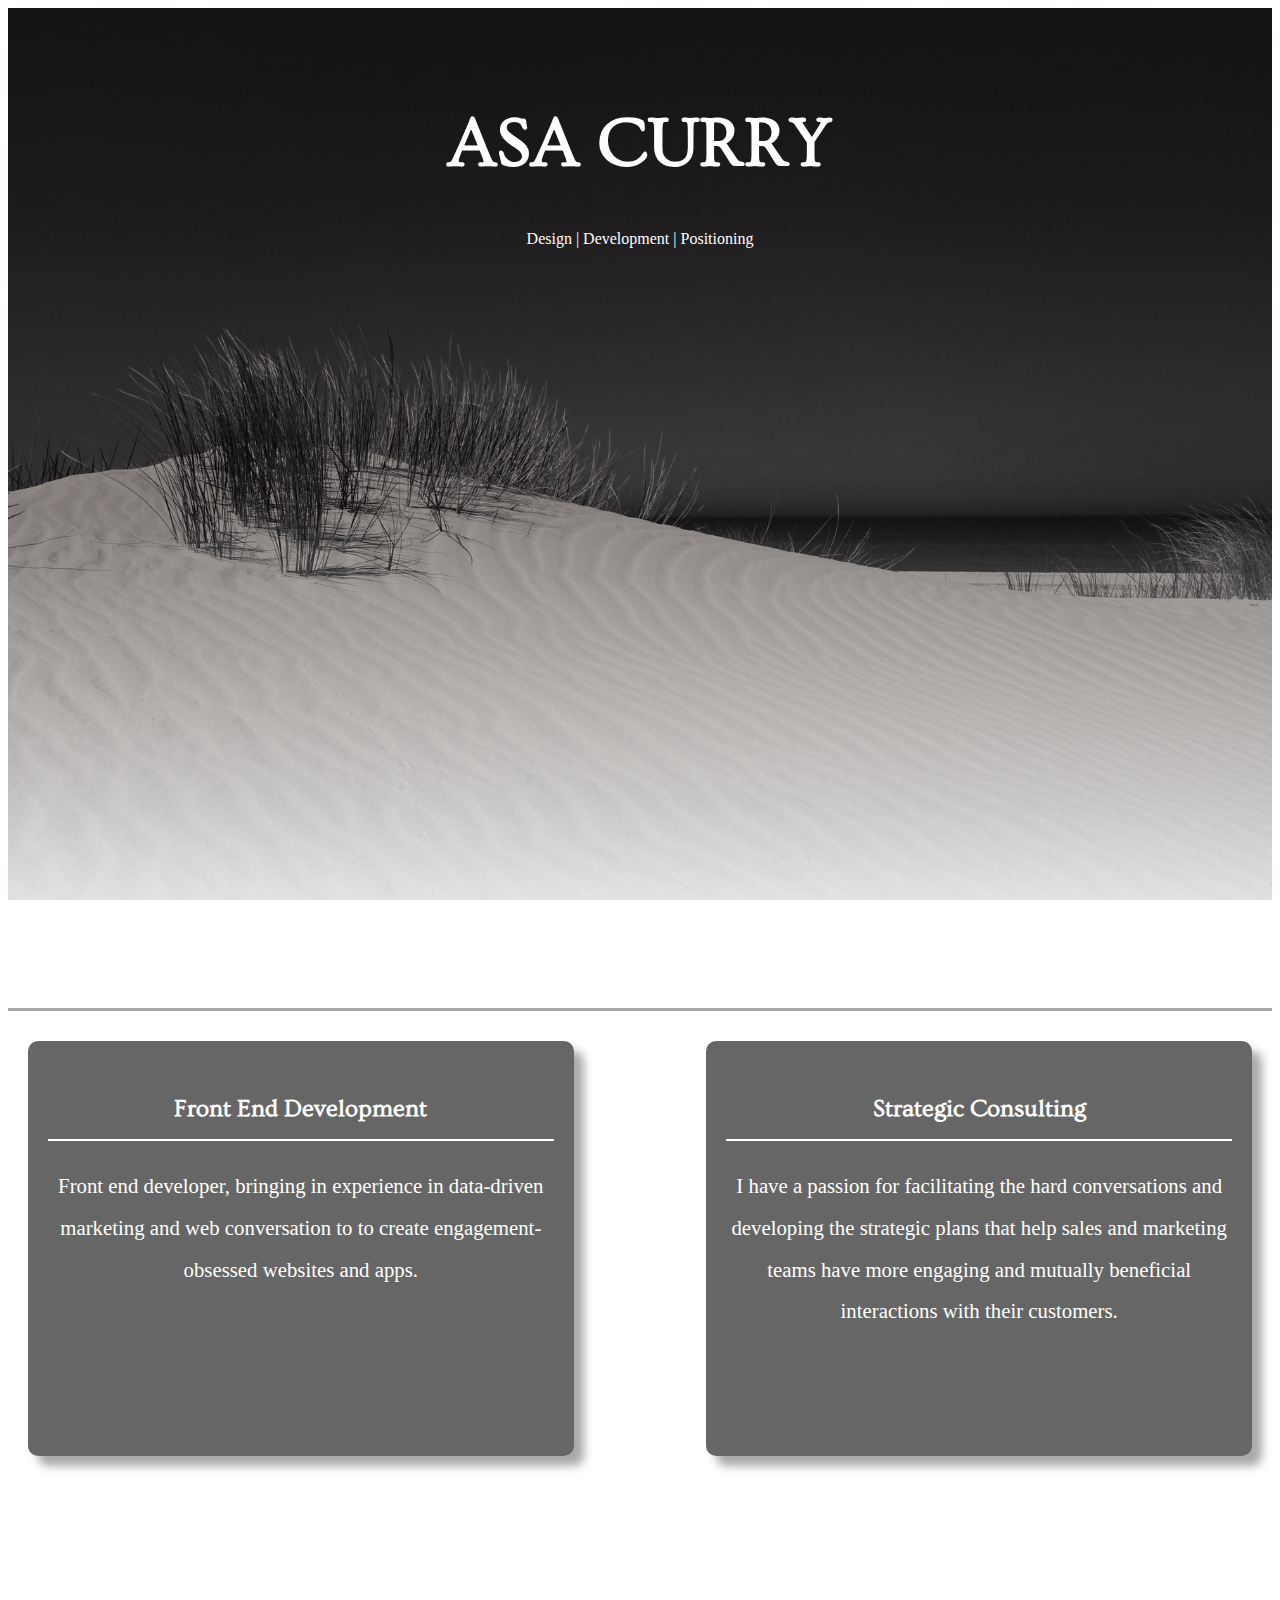
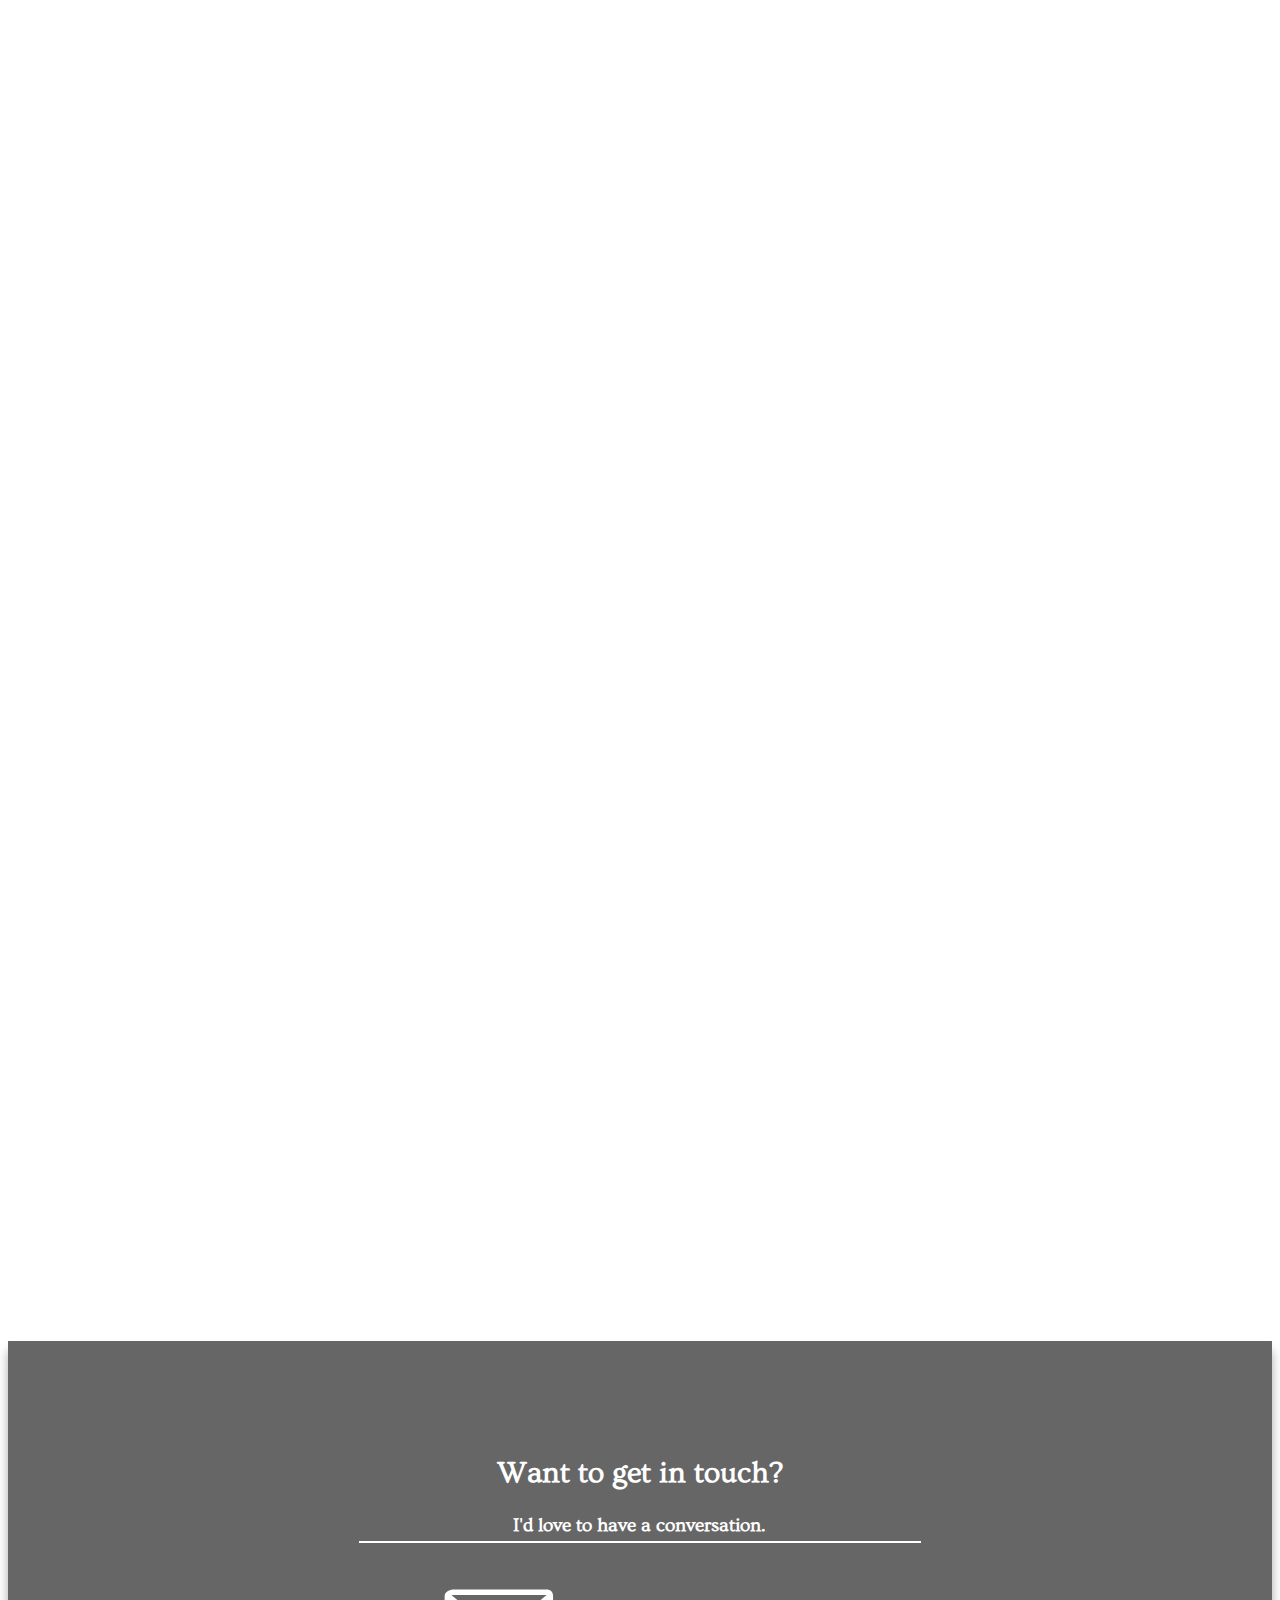
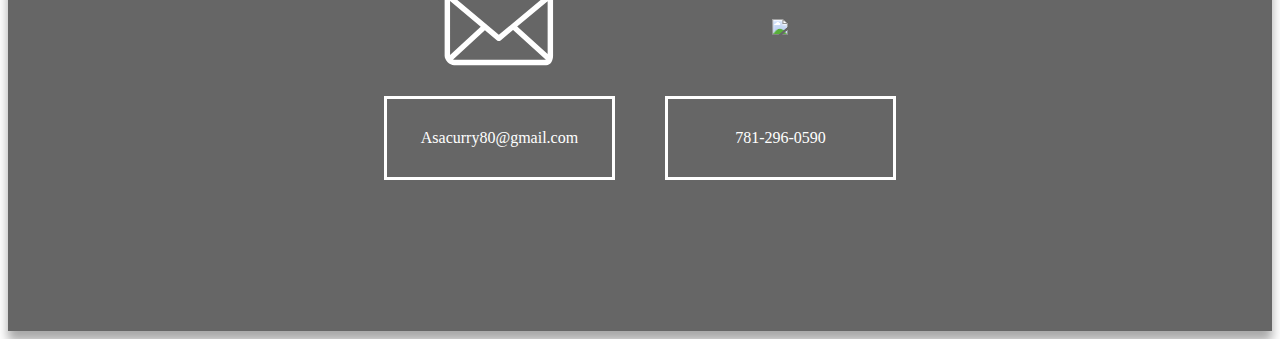
==== index.html @ 3bd4b349 "correct pathing" ====
<!doctype html>
<html lang="en">
    
    <head>
        <title> Asa Curry's Portfolio </title>
        <meta charset="utf-8">
        <title>Title title</title>
            <link href="https://fonts.googleapis.com/css?family=Muli|Ovo" rel="stylesheet">
        <link rel="stylesheet" href="styles/style.css">
    </head>
    <!-- start body  -->

<body>
    <!-- <section class="top-header">
        <h3>Directional links tbd </h3>
    </section>   --> 
    <section class="main-header header-style" >
        <h1> ASA CURRY </h1>
        <p> Design   |   Development   |   Positioning </p>
        </section><!-- .container -->
    </section>
 
    <div class="container-split clearfix">
           <div class="container-strategy clearfix">
        <H3> Strategic Consulting </H3>
        <p>I have a passion for facilitating the hard conversations and developing the strategic plans that help sales and marketing teams have more engaging and mutually beneficial interactions with their customers.</p>
    </div>

     <div class="container-development clearfix">
        <H3> Front End Development </H3>
        <p>Front end developer, bringing in experience in data-driven marketing and web conversation to to create engagement-obsessed websites and apps.   
        </p>
    </div>
    </div>

    <section id="ideahack-text" class="container-project-ideahack">


    </section>
    <section class="container-project-partner">
        <div class="container-about" >
            <h2 style="border-bottom: solid #fff 3px;"> Who am I? </h2>
            <p> I obsess about knowing my users at a personal level, applying those insights to improve the form and function of the products contribute to.  
                </p>
                <p> Cooking is a favorite hobby for much the same reasons as I am drawn to development, the feeling of bringing different ingredients and techniques together to create something greater than the sum of their parts. 
                </p>
        </div>


    </section>
    <section class="footer">
        <div class="footer-container">
            <div class="footer-title">
                <h2>Want to get in touch?</h2>
                <h3>I'd love to have a conversation.</h3>
            </div>
            <div class="icon-email"> 
                <a href="mailto:asacurry80@gmail.com"><img src="icons/envelope-icon-white.svg"></a>
            </div>
            <div class="icon-phone"> 
                <img src="icons/phone-icon-white.svg">
            </div>
            <div class="footer-email"> Asacurry80@gmail.com </div>
            <div class="footer-phone"> 781-296-0590 </div>
        </div>

    </section>
 

     
        <script></script>
</body>
</html>

<!-- notes for later use!
<a href="www.google.com" target="_blank">

    -->
---- styles/style.css ----
/*html*/
box-sizing: border-box;
}
*, *:before, *:after {
  box-sizing: inherit;
}

/* tag styles */

h1 {
    font-family: 'Ovo', serif;
    color: white;
    font-size: 70px;
    text-align: center;
}

h2 {
    font-family: 'Ovo', serif;
    color: white;
    font-size: 30px;
}

h3 {
    font-family: 'Ovo', serif;
    padding-bottom: 5px;
    border-bottom: solid 2px white;
}

p {

}

a {
    color: lightseagreen
}

/* body */
.top-header {
    color: #fff;
    width: 100%;
    border-bottom: 3px solid darkgray;
    margin-bottom: 5px;
   text-align: top;

}
.main-header {
   background: linear-gradient(to top, #fff 0%, transparent 50%), url('../images/sand-dune.jpeg') no-repeat fixed center;
   padding-top: 50px;
   padding-bottom: 100px;
   height: 850px;
    background-size: cover;
    background-position: center;
    border-bottom: 3px solid darkgrey;
    color: #fff;
}

.header-style {
    text-align: center;
    text-shadow: 0 0 3px 3px darkgrey;

}

}

body {
    font-family: 'Muli', sans-serif;
    line-height: 1.3;
    color: darkgrey;
}

/* container */

.container {

    width: 70%;
    height: 400px;
    margin:  0 auto;
    padding: 15px;
    background: rgba(0, 0, 0, 0.7);
    border-radius: 10px;
    box-shadow: 10px 10px 10px rgba(192,192,192, 0.5);
  

}
/* floating containers */

.sectondary-content {
overflow: auto;
}
.container-development {

    text-align: center;
    font-size: 130%;
    float: left;
    width: 40%;
    height: 375px;
    padding: 20px;
    margin: 0 0 0 20px;
    background:  url('../images/laptop_desk_plant.jpg') no-repeat center / cover;
    border-style: solid white;
    border-radius: 10px;
    line-height: 2;
    box-shadow: inset 0 0 0 1000px rgba(0,0,0,.6), 10px 10px 10px darkgrey;

}

.container-strategy {
    text-align: center;
    float: right;
    font-size: 130%;
    width: 40%;
    height: 375px;
    padding: 20px;
    margin: 0 20px 0 0;
    background:  url('../images/coffee_notebook.jpg') no-repeat center / cover;
    border-style: solid white;
    border-radius: 10px;
    line-height: 2;
    box-shadow: 10px 10px 10px darkgrey;
    box-shadow: inset 0 0 0 1000px rgba(0,0,0,.6), 10px 10px 10px darkgrey;

}

.container-about {
    text-align: left;
    display: inline-block;
    float: left;
    font-size: 130%;
    color: rgb(255,255,255);
    width: 340px;
    height: 385px;
    padding: 20px 20px 50px 20px;
    margin: 0px 0px 40px 6.5%;
    border-style: solid white;
    border-radius: 10px;
    line-height: 2;
    /* box-shadow: inset 0 0 0 1000px rgba(0,0,0,.6); */

}
/* page sections */

.container-split {
    color: white;
    height: 450px;
    background: white;
    padding: 0 0 0 0;
    margin: 30px 0 30px 0;

}
.container-project-design {
    clear:both;
    height: 350px;
    background: lightgrey;
    Padding: 30px;

}

.container-project-ideahack {
  
    height: 650px;
    background: white;
    padding: 30px;
    background:  url('../images/white_room_construction.jpg') no-repeat center / cover;
    background-position: center bottom;
    box-shadow: inset 0 0 0 1000px rgba(255,255,255,.6); 
    /* box-shadow: inset 0 -20px 40px 20px rgba(0,0,0,.6); */
    color: darkgrey !important;
}


.container-project-partner {
    height: 650px;
    background:  url('../images/cutting-board.jpg') no-repeat left / cover;
    padding: 30px;
}

.footer {
    display: flex;
    justify-content: center;
    height: 550px;
    background:  url('../images/mail-box-line.jpg') no-repeat top / cover;
    background-position: center ;
    box-shadow: inset 0 0 0 1000px rgba(0,0,0,.6), 0px 10px 10px darkgrey;
    padding: 20px;
    margin-top: 5px solid white;

}

.footer-container {
    display: flex ;
    flex-wrap: wrap;
    justify-content: space-around;
    align-items: center;
}
.footer-title {
    width: 100%;
    text-align: center;
    color: #fff;
    margin: 70px 0 0 0;
}

.icon-email {
    text-align: center;
    width: 30%;
    color: #fff;
    padding:0 0;
    margin: 0 0 0 0;
}
.icon-phone {
    text-align: center;
    width: 30%;
    color: #fff;
    padding:0 0;
    margin: 0 0 0 0;
}
.footer-email {
    width: 40%;
    margin: 0 0 0 0;
    color: #fff;
    border: solid 3px #fff;
    margin: 0 0 140px 0;
    text-align: center;
    padding: 30px 0;
}
.footer-phone {
    width: 40%;
    margin: 0 0 0 0;
    color: #fff;
    border: solid 3px #fff;
    margin: 0 0 140px 0;
    text-align: center;
    padding: 30px 0;
}

.footer-github {
    color: #fff;
}
/*clearfix */
.clearfix:after {
  content: "";
  display: table;
  clear: both;
}
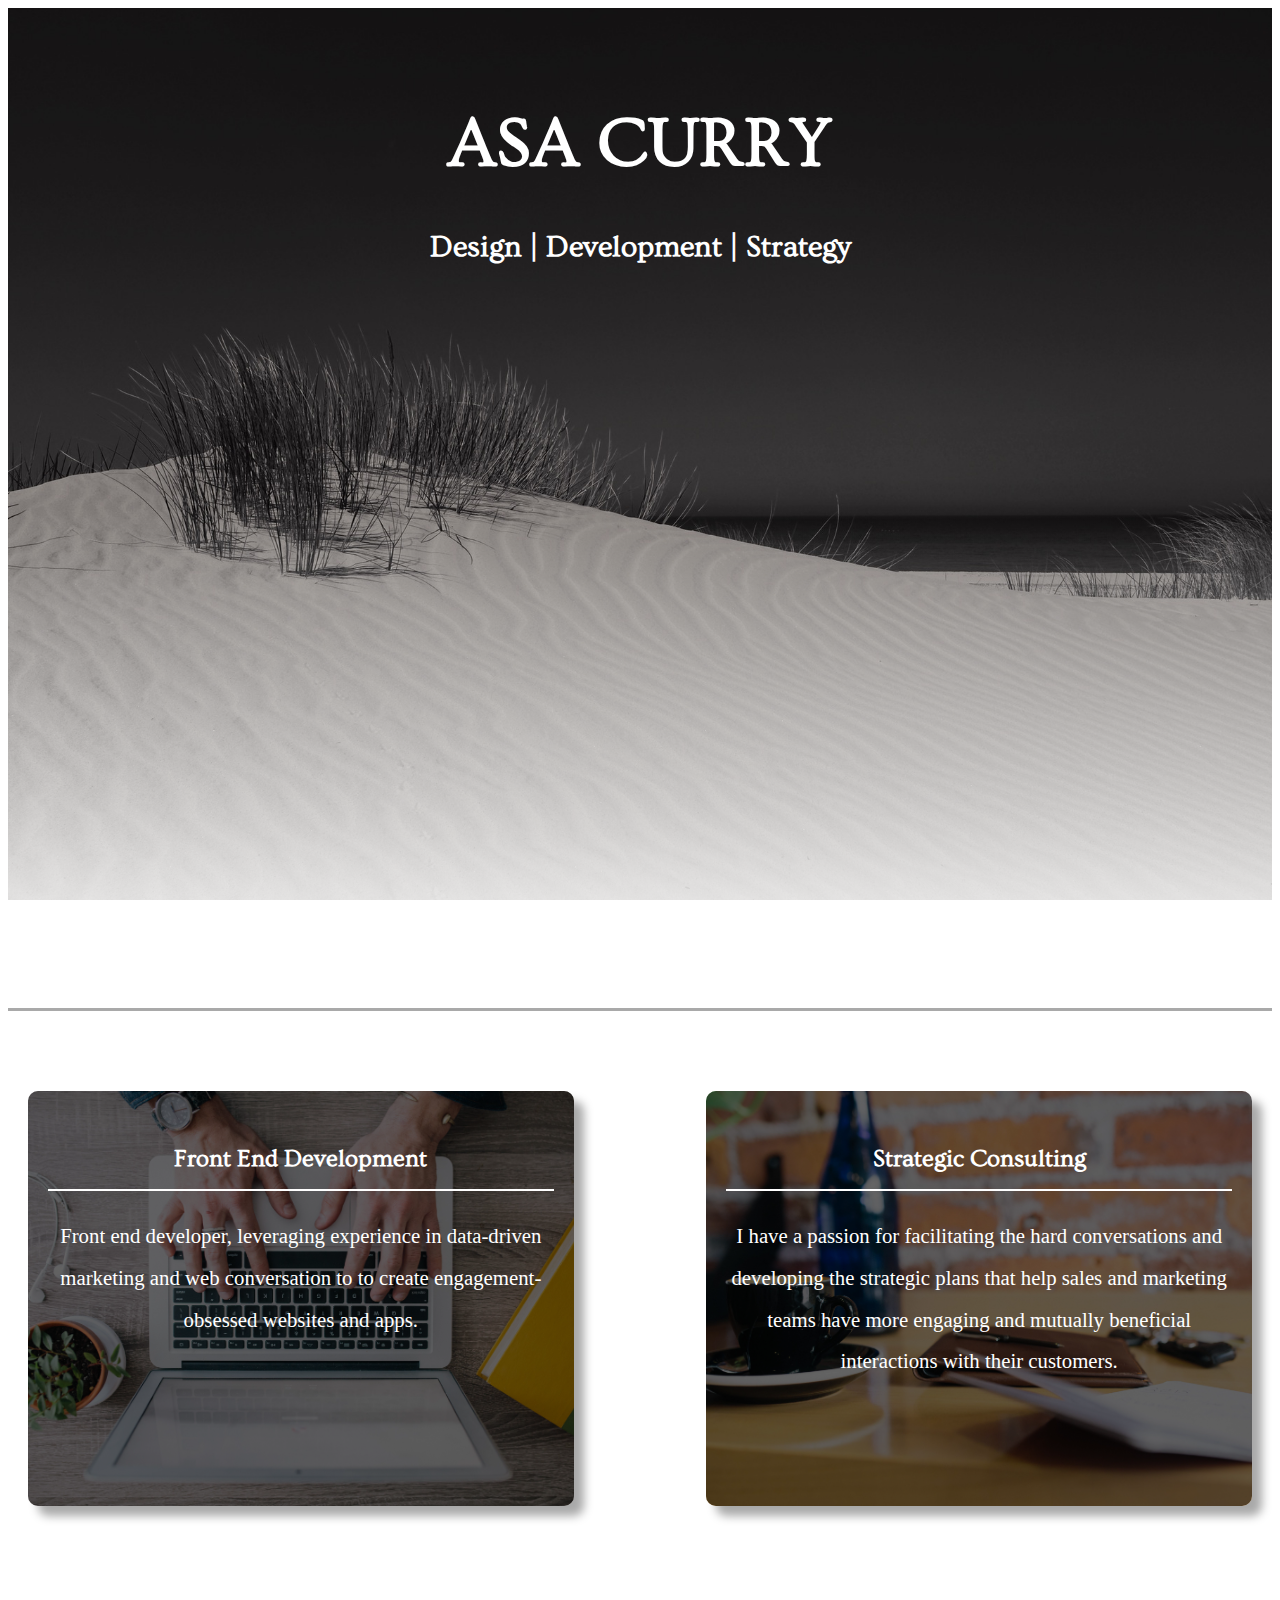
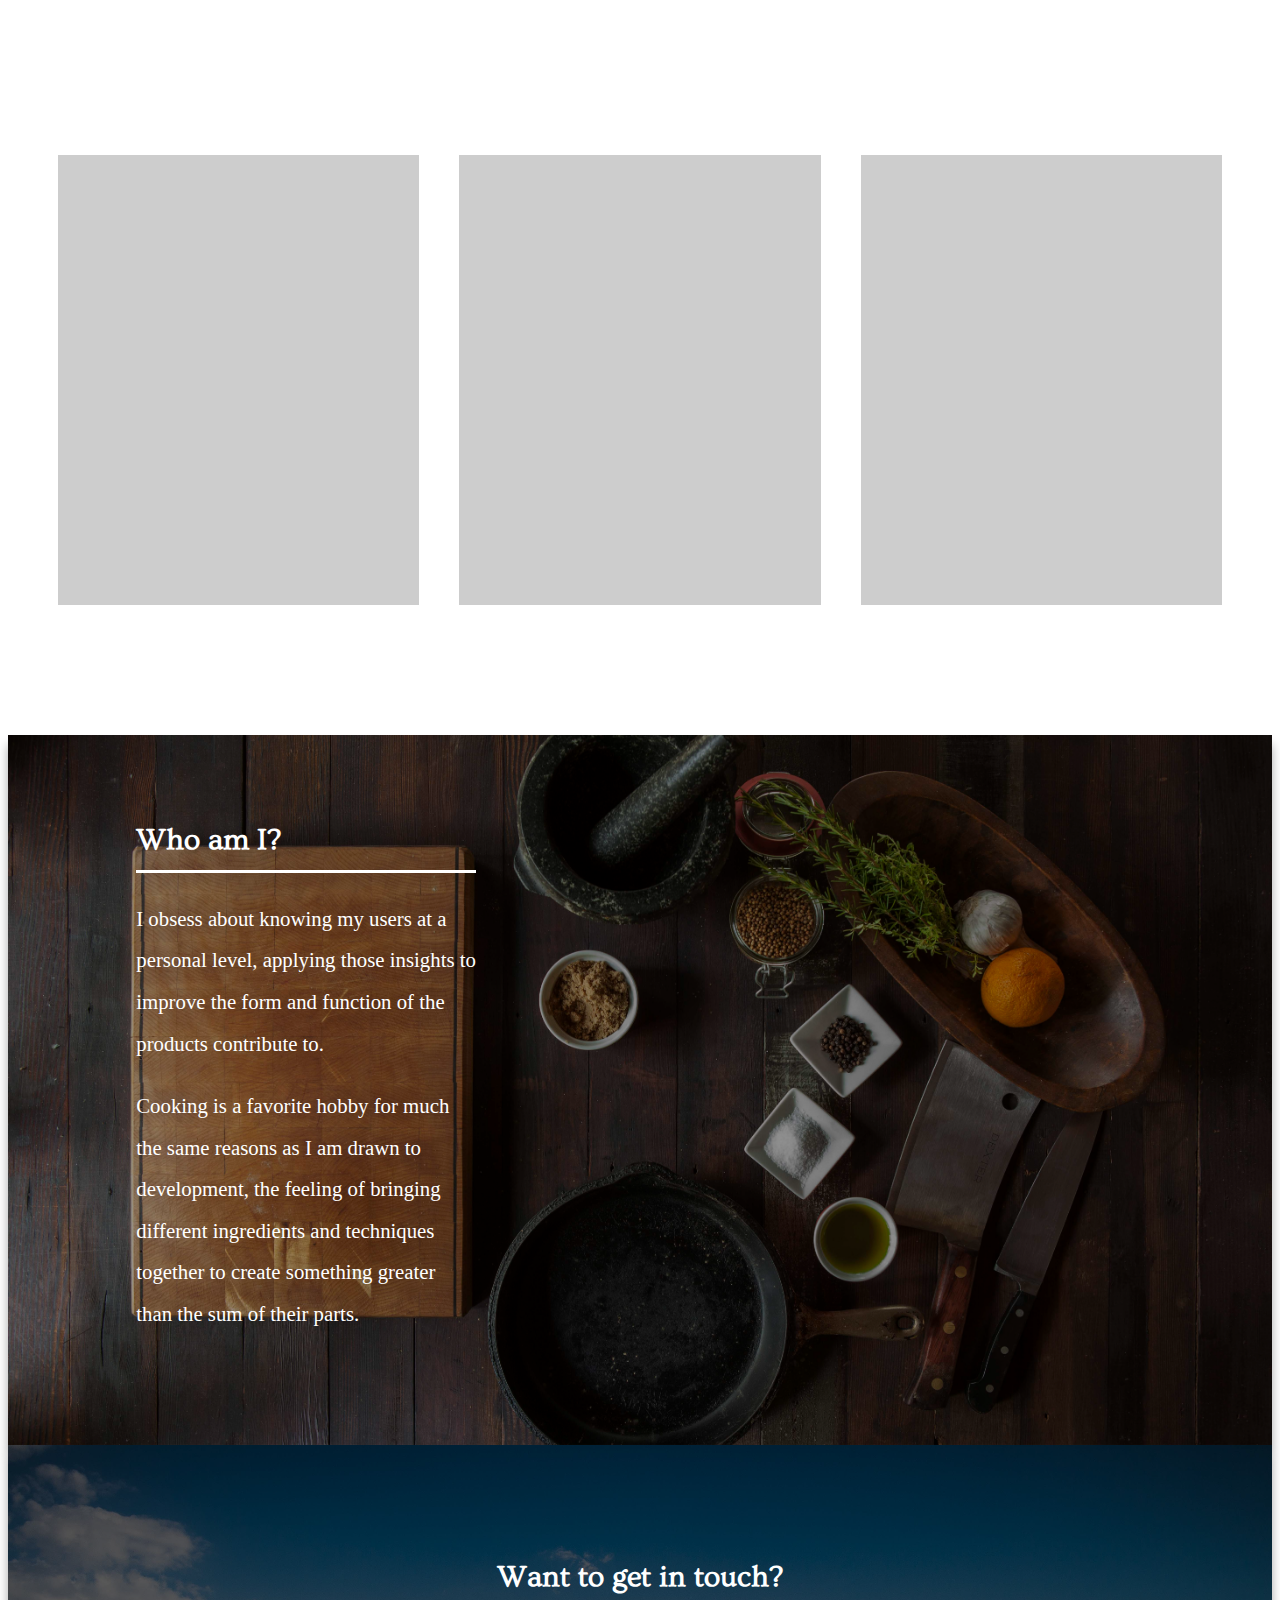
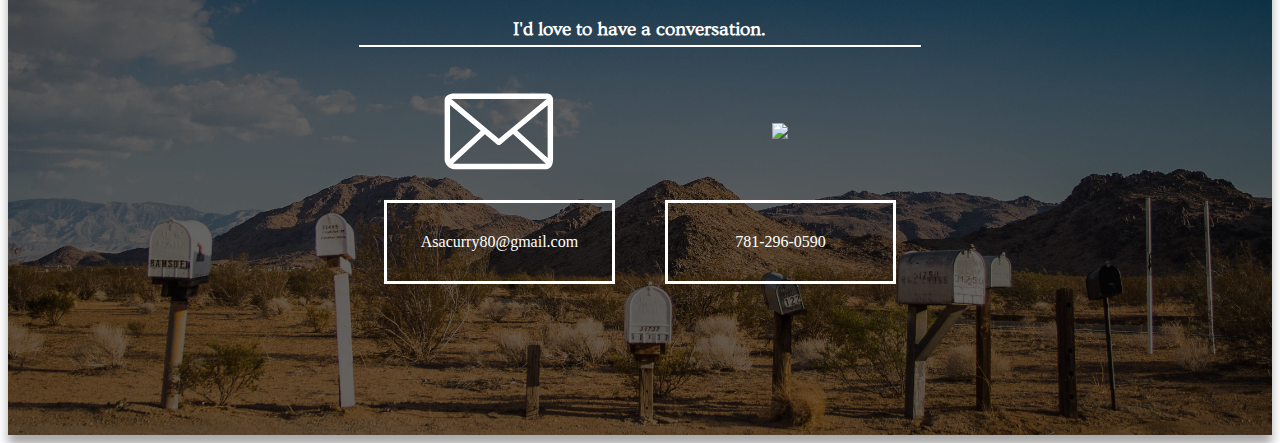
==== commit bd988cbd: "image resize" ====
--- a/index.html
+++ b/index.html
@@ -7,17 +7,17 @@
         <title>Title title</title>
             <link href="https://fonts.googleapis.com/css?family=Muli|Ovo" rel="stylesheet">
         <link rel="stylesheet" href="styles/style.css">
+        <link rel="stylesheet" href="styles/animate.css">
     </head>
     <!-- start body  -->
 
 <body>
     <!-- <section class="top-header">
-        <h3>Directional links tbd </h3>
     </section>   --> 
     <section class="main-header header-style" >
-        <h1> ASA CURRY </h1>
-        <p> Design   |   Development   |   Positioning </p>
-        </section><!-- .container -->
+        <h1 class = "animated fadeInDownBig"> ASA CURRY </h1>
+        <h2 class ="animated fadeInDownBig"> Design   |   Development   |   Strategy </h2>
+        </section>
     </section>
  
     <div class="container-split clearfix">
@@ -28,18 +28,24 @@
 
      <div class="container-development clearfix">
         <H3> Front End Development </H3>
-        <p>Front end developer, bringing in experience in data-driven marketing and web conversation to to create engagement-obsessed websites and apps.   
+        <p>Front end developer, leveraging experience in data-driven marketing and web conversation to to create engagement-obsessed websites and apps.   
         </p>
     </div>
     </div>
 
     <section id="ideahack-text" class="container-project-ideahack">
 
+        <div class = "project-container project-one">
+        </div>
+        <div class = "project-container project-two">
+        </div>
+        <div class = "project-container project-three">
+        </div>
 
     </section>
     <section class="container-project-partner">
         <div class="container-about" >
-            <h2 style="border-bottom: solid #fff 3px;"> Who am I? </h2>
+            <h2 style="border-bottom: solid #fff 3px;" "text-size: 130%;"> Who am I? </h2>
             <p> I obsess about knowing my users at a personal level, applying those insights to improve the form and function of the products contribute to.  
                 </p>
                 <p> Cooking is a favorite hobby for much the same reasons as I am drawn to development, the feeling of bringing different ingredients and techniques together to create something greater than the sum of their parts. 
@@ -60,7 +66,8 @@
             <div class="icon-phone"> 
                 <img src="icons/phone-icon-white.svg">
             </div>
-            <div class="footer-email"> Asacurry80@gmail.com </div>
+            <div class="footer-email"><a href="mailto:asacurry80@gmail.com"> Asacurry80@gmail.com </a>
+            </div>
             <div class="footer-phone"> 781-296-0590 </div>
         </div>
 
--- a/styles/style.css
+++ b/styles/style.css
@@ -4,6 +4,8 @@
 }
 *, *:before, *:after {
   box-sizing: inherit;
+  padding: 0;
+  margin: 0;
 }
 
 /* tag styles */
@@ -32,7 +34,8 @@
 }
 
 a {
-    color: lightseagreen
+    color: #fff;
+    text-decoration: none;
 }
 
 /* body */
@@ -53,6 +56,7 @@
     background-position: center;
     border-bottom: 3px solid darkgrey;
     color: #fff;
+    transition: 1s ease-in-out;
 }
 
 .header-style {
@@ -92,12 +96,13 @@
 
     text-align: center;
     font-size: 130%;
+    color: #fff;
     float: left;
     width: 40%;
     height: 375px;
     padding: 20px;
     margin: 0 0 0 20px;
-    background:  url('../images/laptop_desk_plant.jpg') no-repeat center / cover;
+    background:  url('../images/laptop_desk_plant_sm.jpg') no-repeat center / cover;
     border-style: solid white;
     border-radius: 10px;
     line-height: 2;
@@ -109,11 +114,12 @@
     text-align: center;
     float: right;
     font-size: 130%;
+    color: #fff;
     width: 40%;
     height: 375px;
     padding: 20px;
     margin: 0 20px 0 0;
-    background:  url('../images/coffee_notebook.jpg') no-repeat center / cover;
+    background:  url('../images/coffee_notebook_sm.jpg') no-repeat center / cover;
     border-style: solid white;
     border-radius: 10px;
     line-height: 2;
@@ -122,10 +128,68 @@
 
 }
 
+/* page sections */
+
+.container-split {
+    display: inline-block;
+    color: white;
+    height: 450px;
+    background: white;
+    padding: 50px 0 50px 0;
+    margin: 30px 0 30px 0;
+
+}
+.container-project-design {
+    clear:both;
+    height: 350px;
+    background: lightgrey;
+    padding: 30px;
+
+}
+
+/* project container */
+.container-project-ideahack {
+    display: flex;
+    justify-content: space-around;
+    text-align: center;
+    height: 650px;
+    background: white;
+    padding: 30px;
+    background:  url('../images/white_room_construction.jpg') no-repeat center / cover,rgba(255,255,255,.6);
+    background-position: center bottom;
+    box-shadow: inset 0 0 0 1000px rgba(255,255,255,.6); 
+    /* box-shadow: inset 0 -20px 40px 20px rgba(0,0,0,.6); */
+    color: darkgrey !important;
+}
+.project-container {
+    width: 30%;
+    max-height: 450px;
+    margin: 0 0 0 0;
+    color: #fff;
+    background: rgba(192,192,192, 0.8);
+    margin: 100px 0 0 0;
+    text-align: center;
+    padding: 0;
+}
+
+.project-one {
+
+}
+
+
+/* about me container */
+.container-project-partner {
+    height: 650px;
+    background:  url('../images/cutting-board-sm.jpg') no-repeat left / cover;
+    box-shadow: inset 0 0 0 1000px rgba(0,0,0,.4), 0px 10px 10px darkgrey;
+    padding: 30px;
+}
+
 .container-about {
     text-align: left;
     display: inline-block;
     float: left;
+    height: 460px;
     font-size: 130%;
     color: rgb(255,255,255);
     width: 340px;
@@ -136,50 +200,14 @@
     border-radius: 10px;
     line-height: 2;
     /* box-shadow: inset 0 0 0 1000px rgba(0,0,0,.6); */
-
-}
-/* page sections */
-
-.container-split {
-    color: white;
-    height: 450px;
-    background: white;
-    padding: 0 0 0 0;
-    margin: 30px 0 30px 0;
-
-}
-.container-project-design {
-    clear:both;
-    height: 350px;
-    background: lightgrey;
-    Padding: 30px;
-
-}
-
-.container-project-ideahack {
-  
-    height: 650px;
-    background: white;
-    padding: 30px;
-    background:  url('../images/white_room_construction.jpg') no-repeat center / cover;
-    background-position: center bottom;
-    box-shadow: inset 0 0 0 1000px rgba(255,255,255,.6); 
-    /* box-shadow: inset 0 -20px 40px 20px rgba(0,0,0,.6); */
-    color: darkgrey !important;
-}
-
-
-.container-project-partner {
-    height: 650px;
-    background:  url('../images/cutting-board.jpg') no-repeat left / cover;
-    padding: 30px;
-}
+} 
+/*footer container */
 
 .footer {
     display: flex;
     justify-content: center;
     height: 550px;
-    background:  url('../images/mail-box-line.jpg') no-repeat top / cover;
+    background:  url('../images/mail-box-line-sm.jpg') no-repeat top / cover;
     background-position: center ;
     box-shadow: inset 0 0 0 1000px rgba(0,0,0,.6), 0px 10px 10px darkgrey;
     padding: 20px;
@@ -200,19 +228,33 @@
     margin: 70px 0 0 0;
 }
 
+
 .icon-email {
     text-align: center;
     width: 30%;
     color: #fff;
     padding:0 0;
     margin: 0 0 0 0;
-}
+    transition: 1s ease-in-out;
+}
+
+.icon-email:hover {
+transform: scale(1.3,1.3);
+
+}
+
 .icon-phone {
     text-align: center;
     width: 30%;
     color: #fff;
     padding:0 0;
     margin: 0 0 0 0;
+    transition: 1s ease-in-out;
+}
+
+.icon-phone:hover {
+transform: scale(1.3,1.3);
+
 }
 .footer-email {
     width: 40%;
@@ -223,7 +265,16 @@
     text-align: center;
     padding: 30px 0;
 }
+
+
+.footer-email:hover {
+    transition: background, 1s, ease;
+    background: rgb(0, 0, 0);
+
+}
+
 .footer-phone {
+    text-decoration: none;
     width: 40%;
     margin: 0 0 0 0;
     color: #fff;
@@ -231,6 +282,12 @@
     margin: 0 0 140px 0;
     text-align: center;
     padding: 30px 0;
+}
+
+.footer-phone:hover {
+    transition: background, 1s, ease;
+    background: rgb(0, 0, 0);
+
 }
 
 .footer-github {
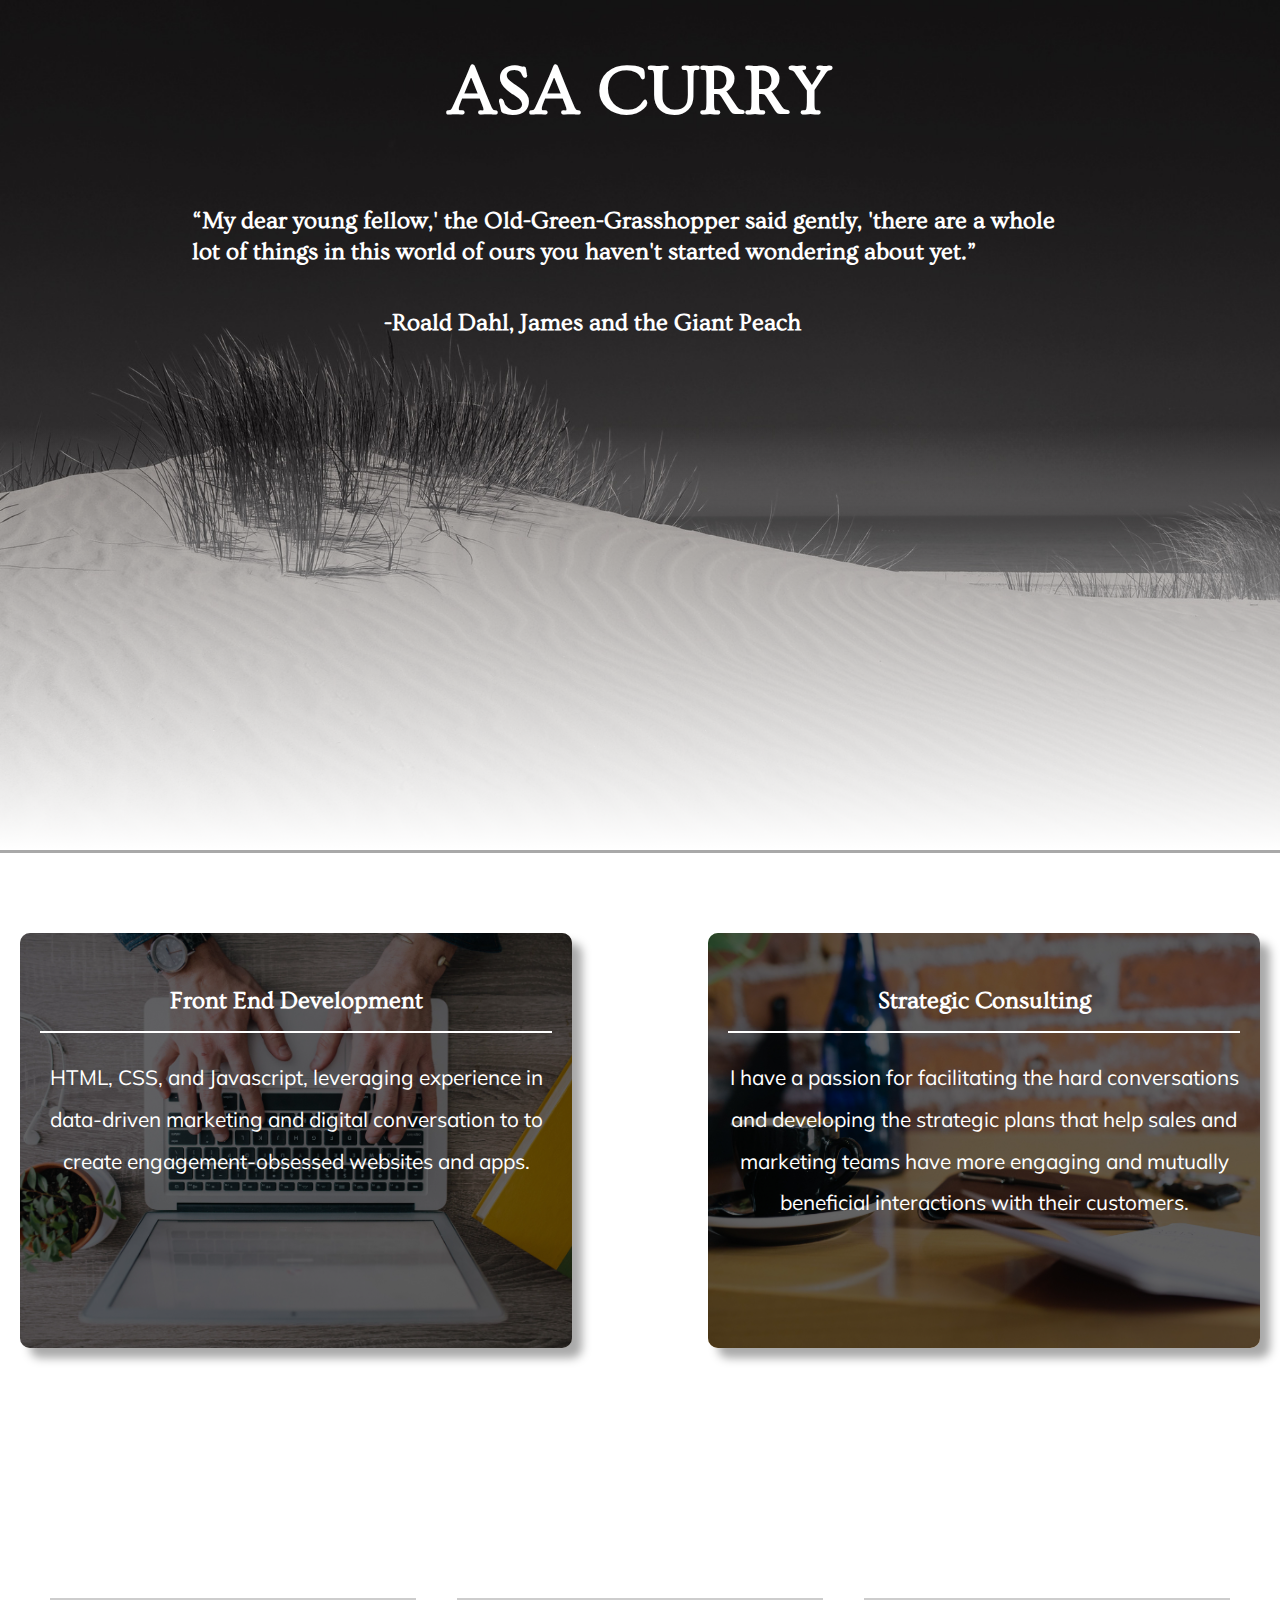
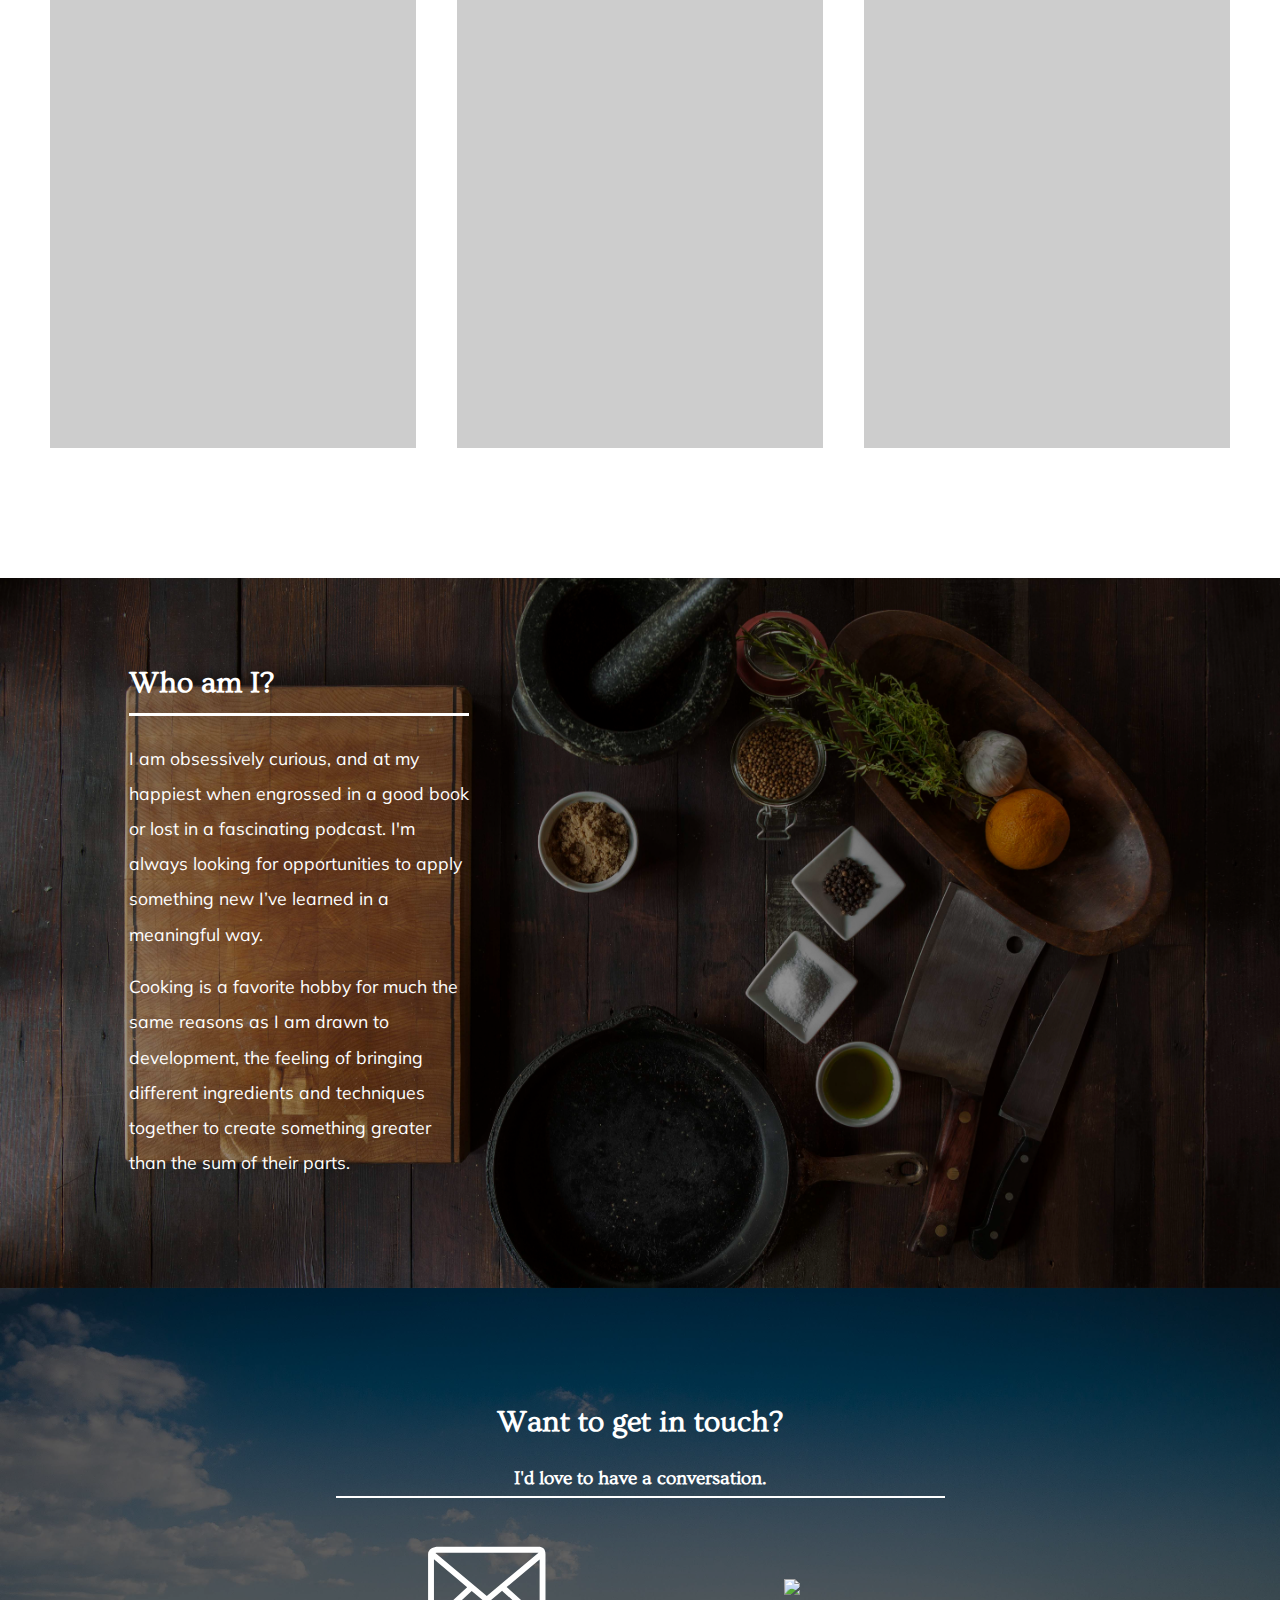
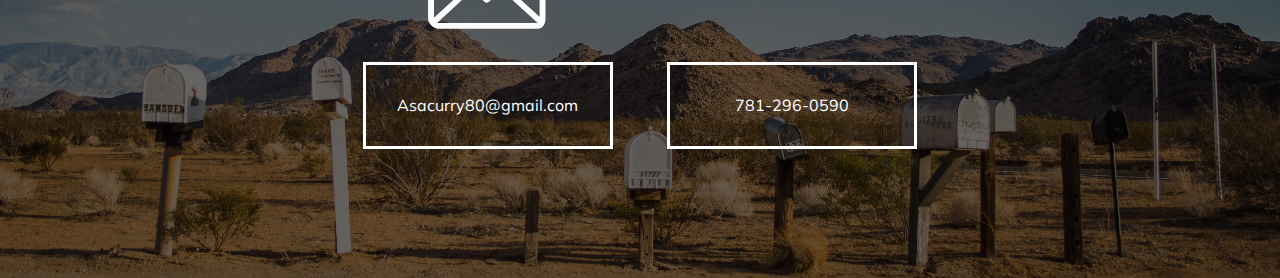
==== commit 54ea7dbd: "review commit" ====
--- a/index.html
+++ b/index.html
@@ -14,9 +14,10 @@
 <body>
     <!-- <section class="top-header">
     </section>   --> 
-    <section class="main-header header-style" >
-        <h1 class = "animated fadeInDownBig"> ASA CURRY </h1>
-        <h2 class ="animated fadeInDownBig"> Design   |   Development   |   Strategy </h2>
+    <section class="main-header" >
+        <h1 class = "animated fadeInDownBig header-style"> ASA CURRY </h1>
+        <h2 class ="animated fadeInDownBig header-copy">“My dear young fellow,' the Old-Green-Grasshopper said gently, 'there are a whole lot of things in this world of ours you haven't started wondering about yet.”</h2>
+        <h2 class ="animated fadeInDownBig header-copy-two">-Roald Dahl, James and the Giant Peach</h2>
         </section>
     </section>
  
@@ -28,7 +29,7 @@
 
      <div class="container-development clearfix">
         <H3> Front End Development </H3>
-        <p>Front end developer, leveraging experience in data-driven marketing and web conversation to to create engagement-obsessed websites and apps.   
+        <p>HTML, CSS, and Javascript, leveraging experience in data-driven marketing and digital conversation to to create engagement-obsessed websites and apps.   
         </p>
     </div>
     </div>
@@ -46,7 +47,7 @@
     <section class="container-project-partner">
         <div class="container-about" >
             <h2 style="border-bottom: solid #fff 3px;" "text-size: 130%;"> Who am I? </h2>
-            <p> I obsess about knowing my users at a personal level, applying those insights to improve the form and function of the products contribute to.  
+            <p> I am obsessively curious, and at my happiest when engrossed in a good book or lost in a fascinating podcast. I'm always looking for opportunities to apply something new I’ve learned in a meaningful way.  
                 </p>
                 <p> Cooking is a favorite hobby for much the same reasons as I am drawn to development, the feeling of bringing different ingredients and techniques together to create something greater than the sum of their parts. 
                 </p>
--- a/styles/style.css
+++ b/styles/style.css
@@ -48,8 +48,10 @@
 
 }
 .main-header {
-   background: linear-gradient(to top, #fff 0%, transparent 50%), url('../images/sand-dune.jpeg') no-repeat fixed center;
-   padding-top: 50px;
+    display: flex;
+    align-content: center;
+    flex-direction: column;
+   background: linear-gradient(to top, #fff 0%, transparent 50%), url('../images/sand-dune.jpeg') no-repeat fixed center;\
    padding-bottom: 100px;
    height: 850px;
     background-size: cover;
@@ -60,17 +62,29 @@
 }
 
 .header-style {
-    text-align: center;
-    text-shadow: 0 0 3px 3px darkgrey;
-
-}
-
+    width: 70%;
+    align-self: center;
+    text-align: center;
+}
+
+.header-copy {
+    width: 70%;
+    align-self: center;
+    font-size: 150%;
+}
+
+.header-copy-two {
+    width: 40%;
+    align-self: center;
+    font-size: 150%;
+    padding: 0 0 30px 0;
 }
 
 body {
     font-family: 'Muli', sans-serif;
     line-height: 1.3;
     color: darkgrey;
+    margin: 0;
 }
 
 /* container */
@@ -107,7 +121,13 @@
     border-radius: 10px;
     line-height: 2;
     box-shadow: inset 0 0 0 1000px rgba(0,0,0,.6), 10px 10px 10px darkgrey;
-
+    transition: box-shadow, 1s, ease-in-out;
+
+}
+
+.container-development:hover {
+
+    box-shadow: inset 0 0 0 1000px rgba(0,0,0,.9), 10px 10px 10px darkgrey;
 }
 
 .container-strategy {
@@ -125,15 +145,21 @@
     line-height: 2;
     box-shadow: 10px 10px 10px darkgrey;
     box-shadow: inset 0 0 0 1000px rgba(0,0,0,.6), 10px 10px 10px darkgrey;
-
-}
-
+    transition: box-shadow, 1s, ease-in-out;
+
+}
+
+.container-strategy:hover {
+
+    box-shadow: inset 0 0 0 1000px rgba(0,0,0,.9), 10px 10px 10px darkgrey;
+}
 /* page sections */
 
 .container-split {
     display: inline-block;
     color: white;
-    height: 450px;
+    height: auto;
+    min-height: 450px;
     background: white;
     padding: 50px 0 50px 0;
     margin: 30px 0 30px 0;
@@ -190,7 +216,7 @@
     display: inline-block;
     float: left;
     height: 460px;
-    font-size: 130%;
+    font-size: 110%;
     color: rgb(255,255,255);
     width: 340px;
     height: 385px;
@@ -199,8 +225,14 @@
     border-style: solid white;
     border-radius: 10px;
     line-height: 2;
+    transition: font-weight, 2s, ease-in-out;
     /* box-shadow: inset 0 0 0 1000px rgba(0,0,0,.6); */
 } 
+
+.container-about:hover {
+
+    font-weight: 600;
+}
 /*footer container */
 
 .footer {
@@ -239,7 +271,7 @@
 }
 
 .icon-email:hover {
-transform: scale(1.3,1.3);
+transform: scale(1.1,1.1);
 
 }
 
@@ -253,7 +285,7 @@
 }
 
 .icon-phone:hover {
-transform: scale(1.3,1.3);
+transform: scale(1.1,1.1);
 
 }
 .footer-email {
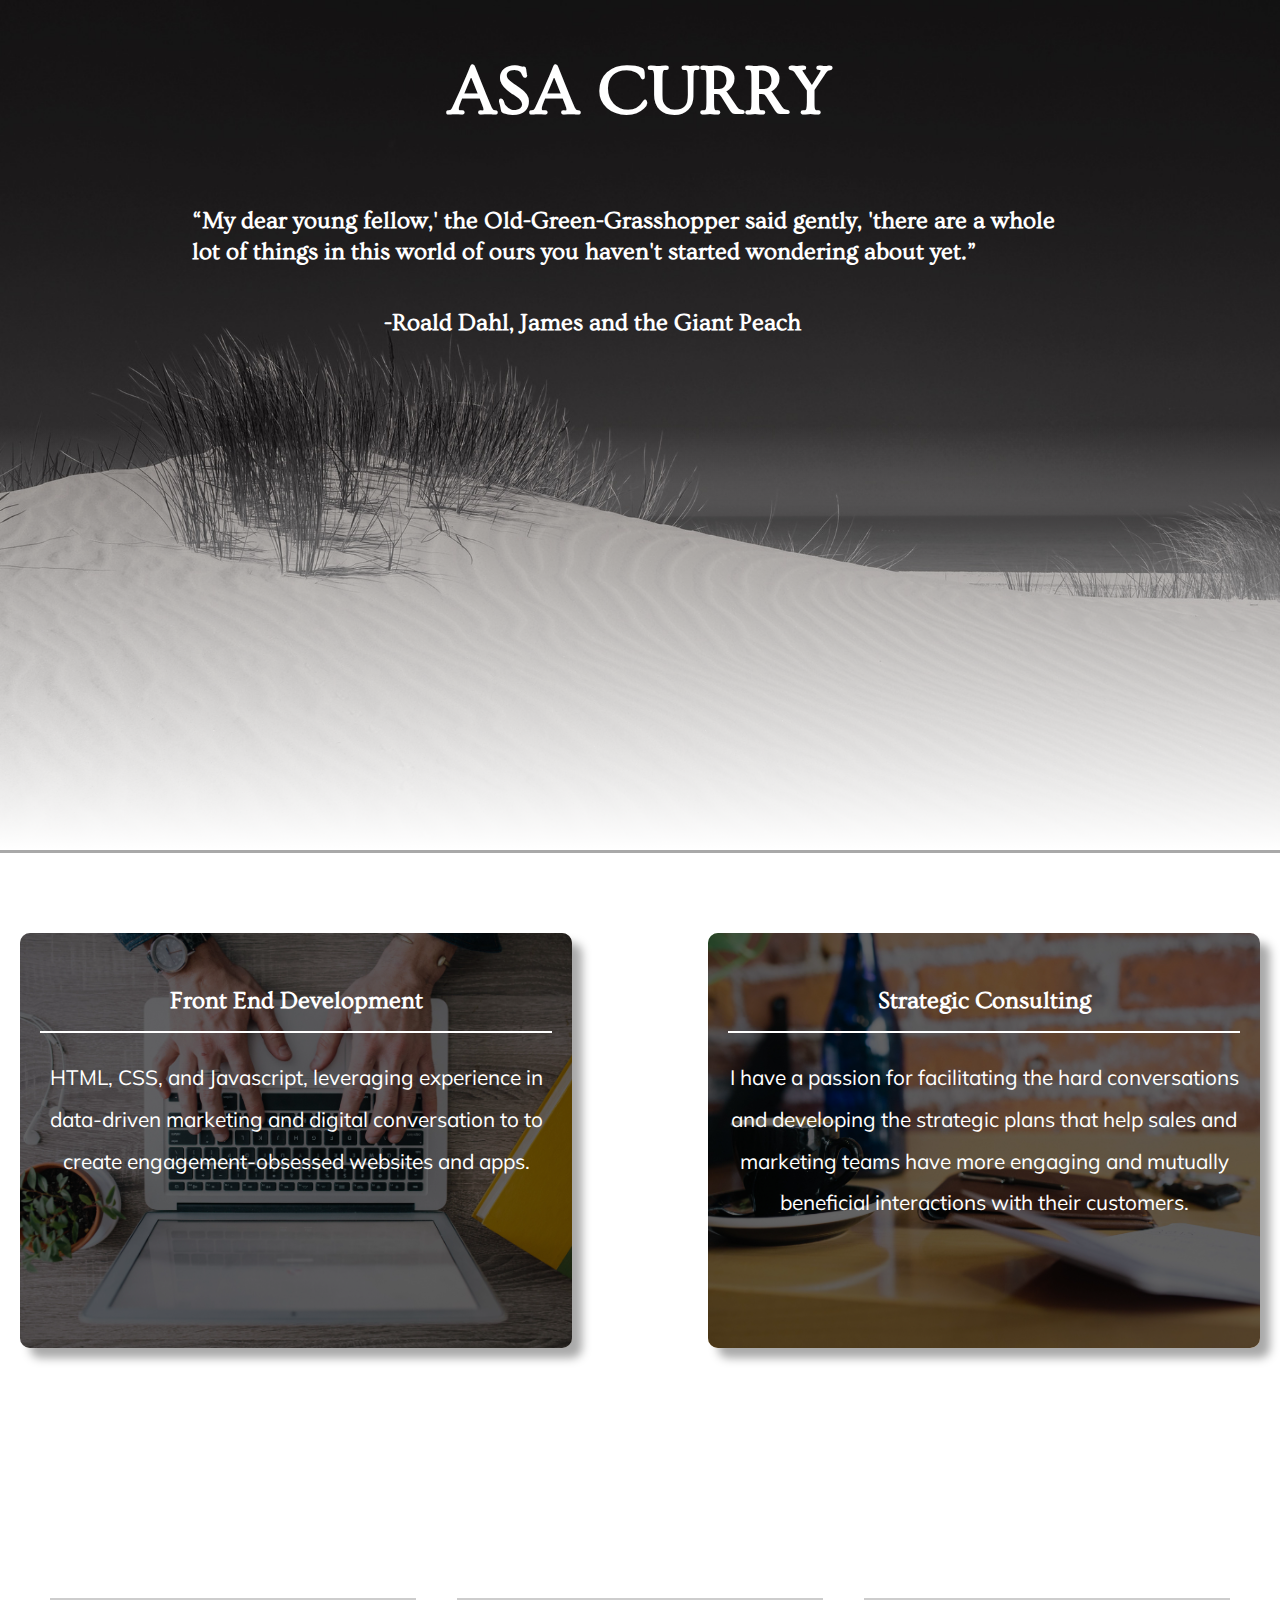
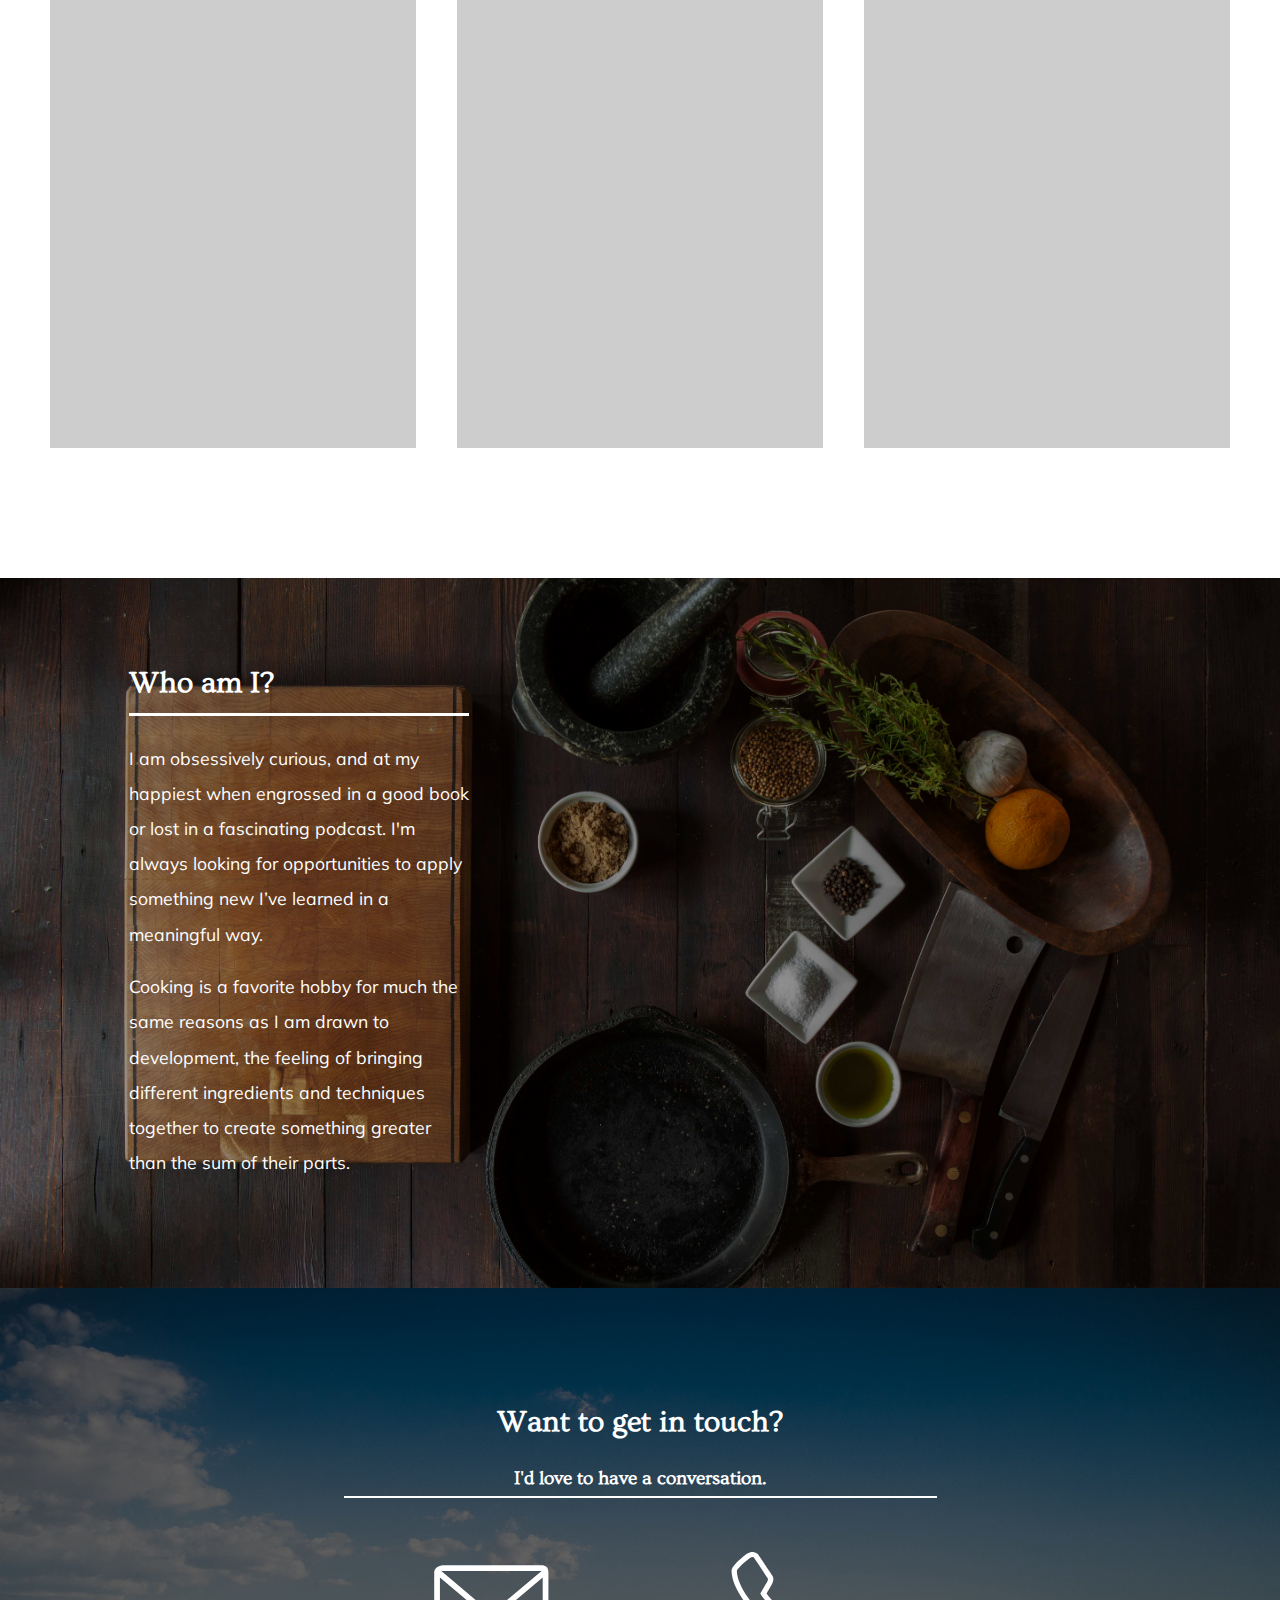
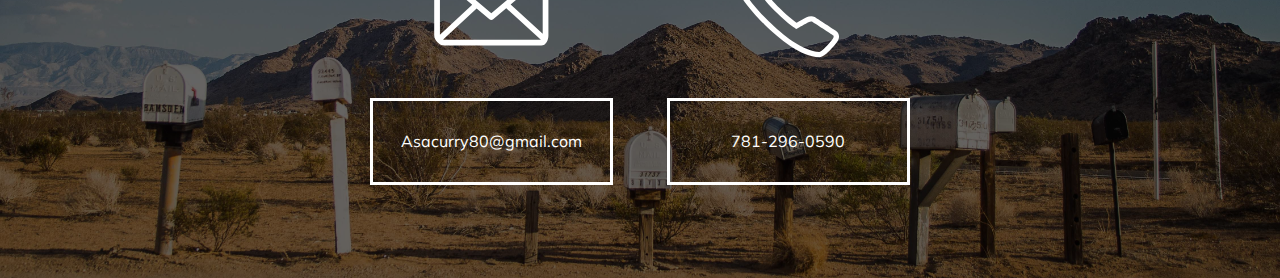
==== commit 075db30d: "icon fix 2" ====
--- a/index.html
+++ b/index.html
@@ -65,7 +65,7 @@
                 <a href="mailto:asacurry80@gmail.com"><img src="icons/envelope-icon-white.svg"></a>
             </div>
             <div class="icon-phone"> 
-                <img src="icons/phone-icon-white.svg">
+                <img src="icons/Phone-icon-white.svg">
             </div>
             <div class="footer-email"><a href="mailto:asacurry80@gmail.com"> Asacurry80@gmail.com </a>
             </div>
@@ -81,7 +81,7 @@
 </html>
 
 <!-- notes for later use!
-<a href="www.google.com" target="_blank">
+
 
     -->
     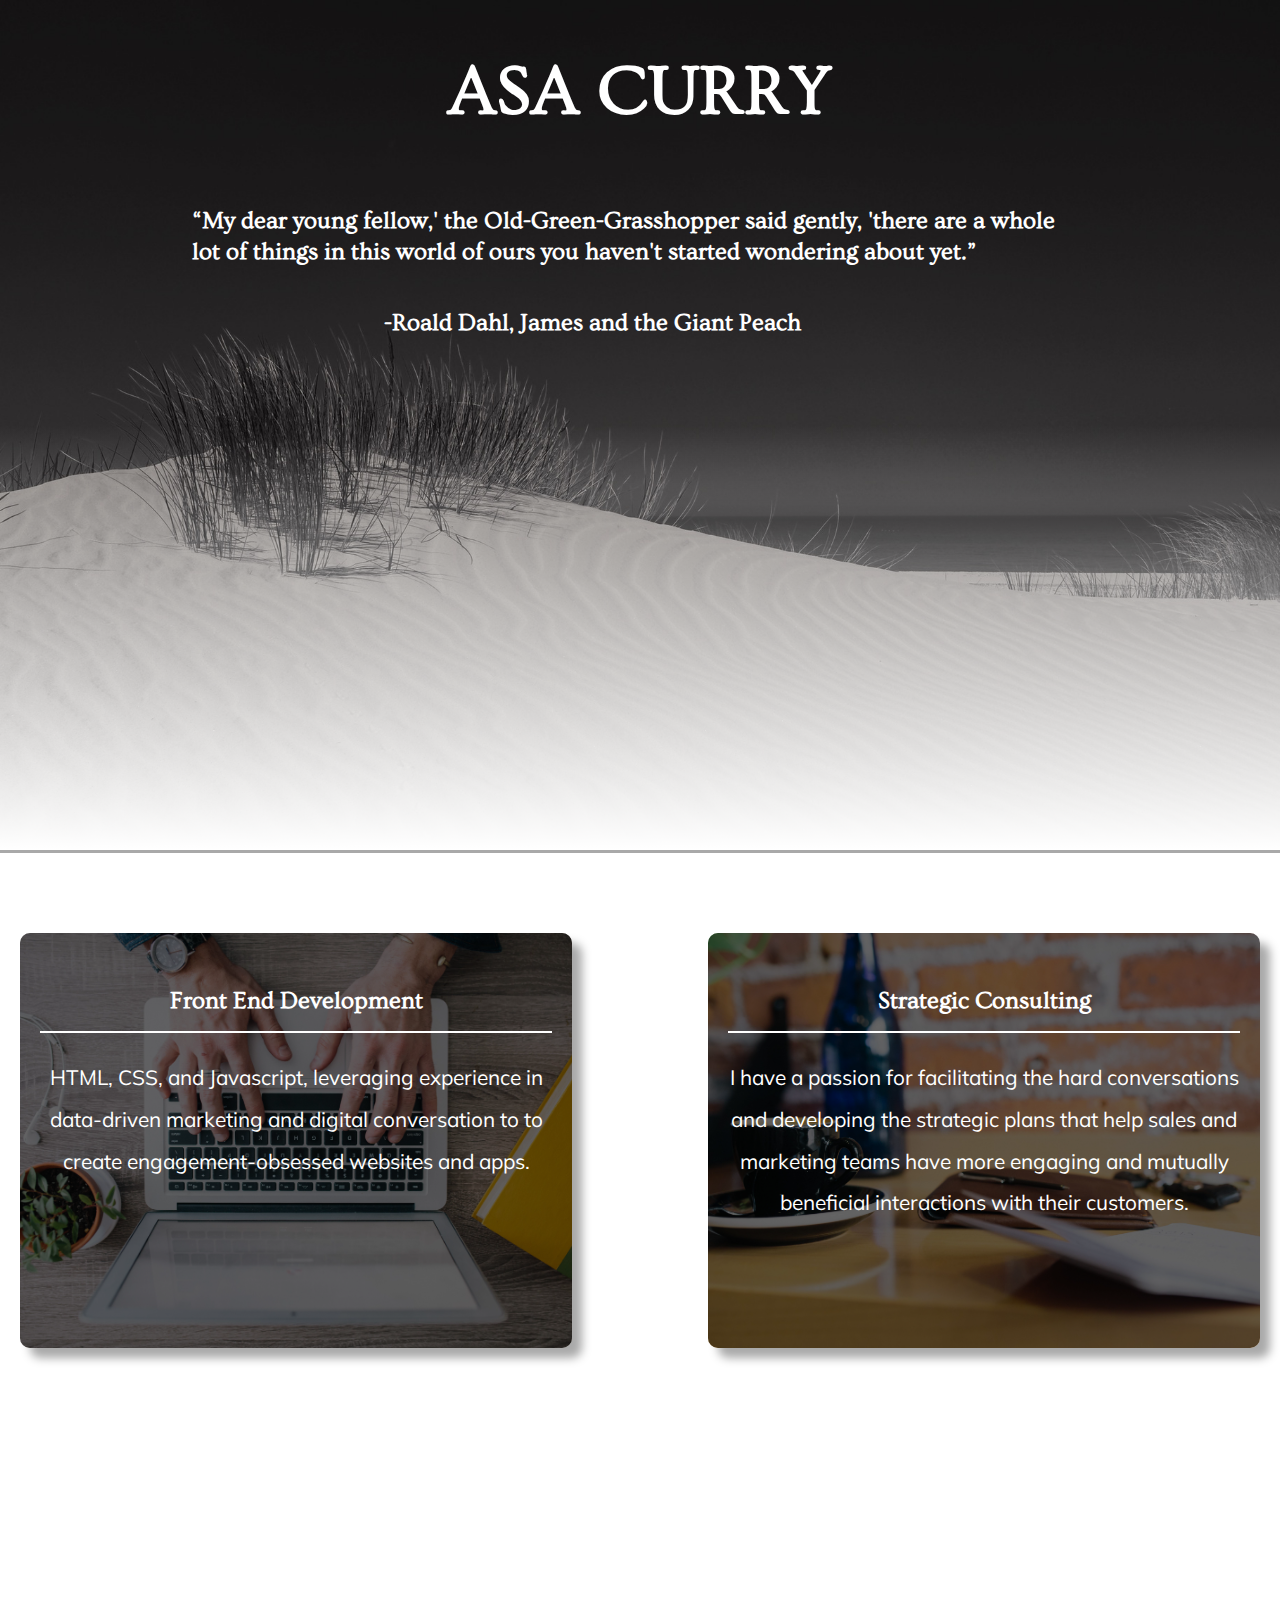
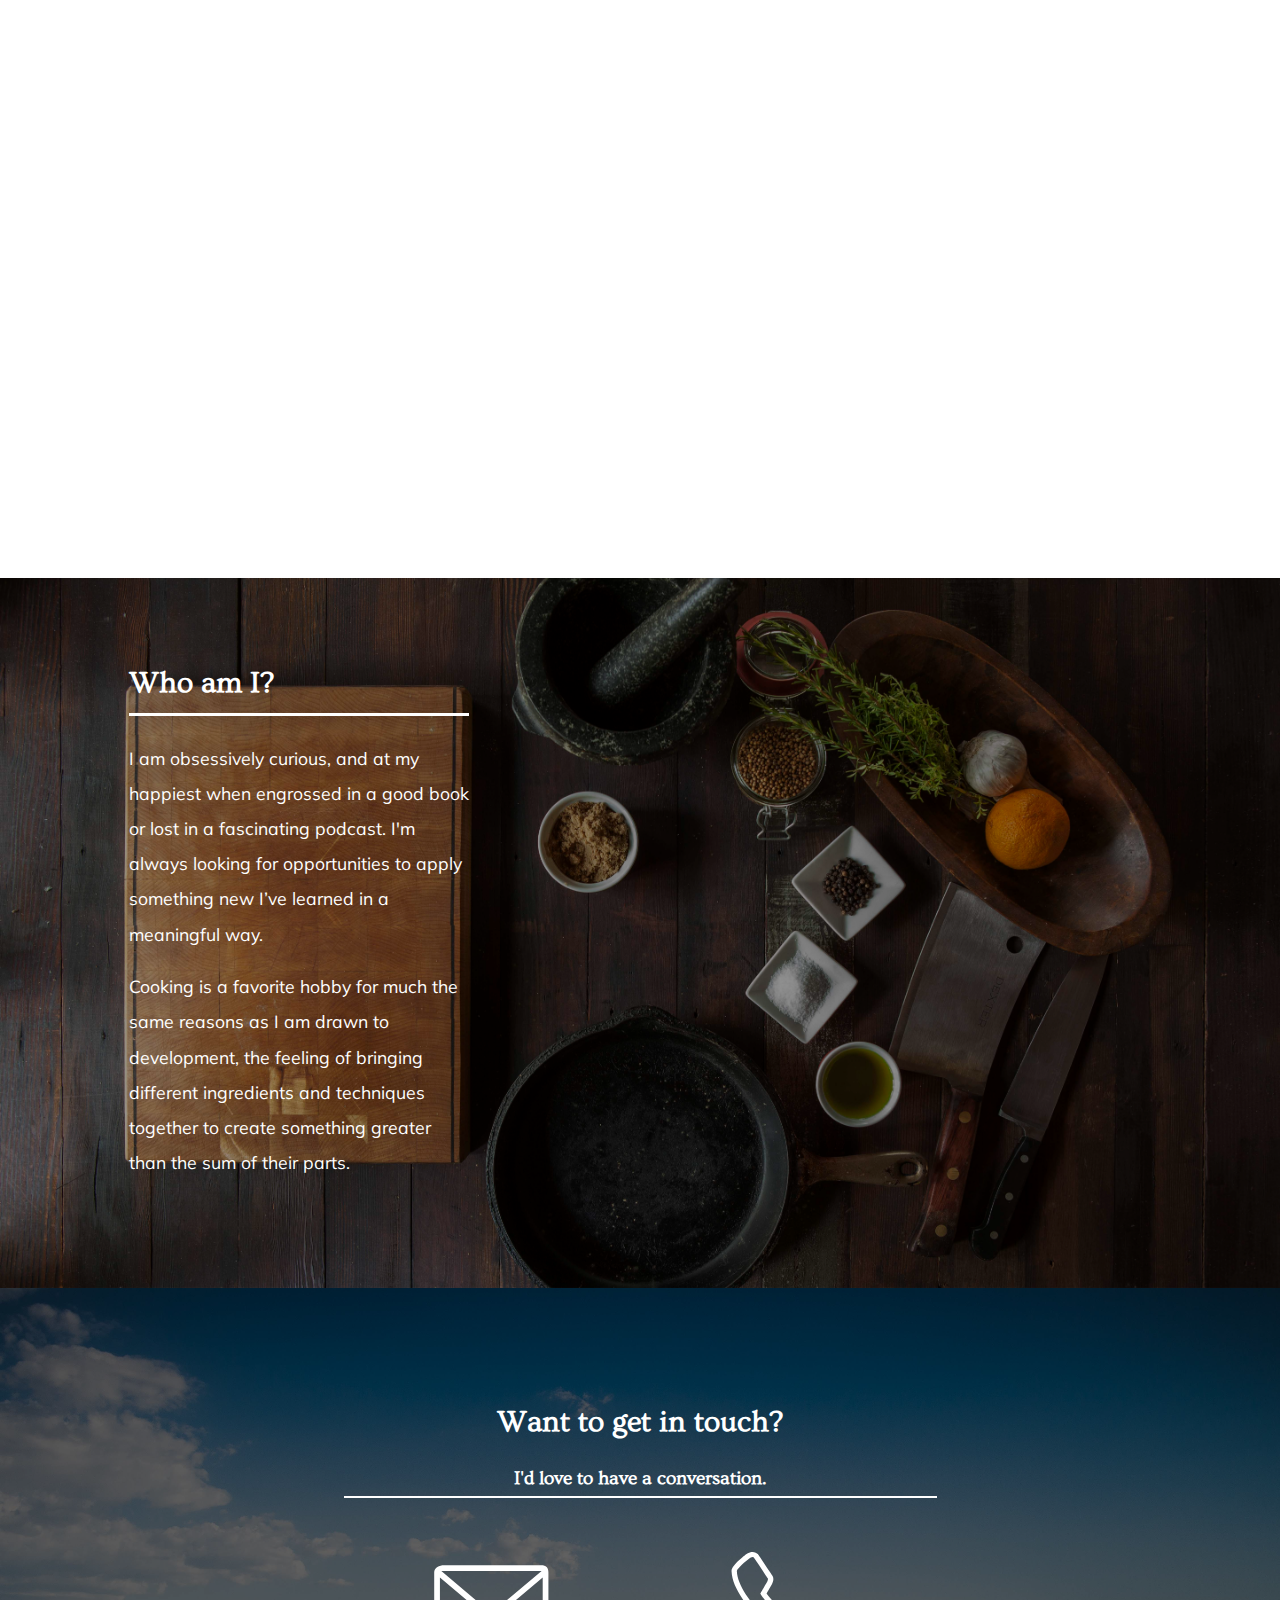
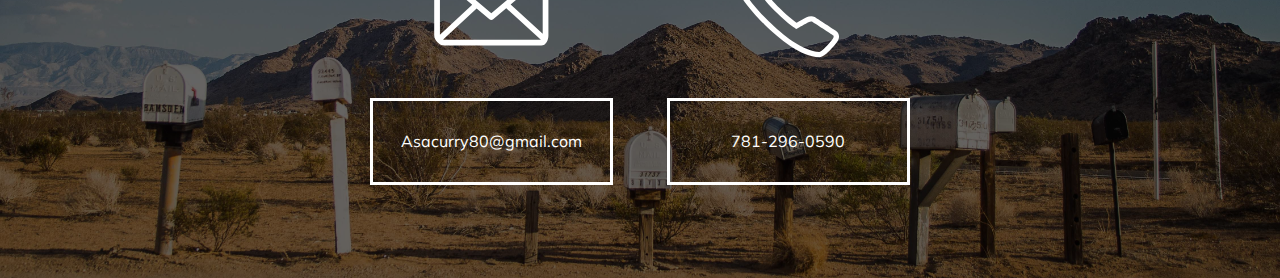
==== commit d2b708fe: "js update 1" ====
--- a/index.html
+++ b/index.html
@@ -8,6 +8,7 @@
             <link href="https://fonts.googleapis.com/css?family=Muli|Ovo" rel="stylesheet">
         <link rel="stylesheet" href="styles/style.css">
         <link rel="stylesheet" href="styles/animate.css">
+        <script src="https://code.jquery.com/jquery-1.10.2.js"></script>
     </head>
     <!-- start body  -->
 
@@ -36,11 +37,11 @@
 
     <section id="ideahack-text" class="container-project-ideahack">
 
-        <div class = "project-container project-one">
+        <div class = "project-container project-one hidden">
         </div>
-        <div class = "project-container project-two">
+        <div class = "project-container project-two hidden">
         </div>
-        <div class = "project-container project-three">
+        <div class = "project-container project-three hidden">
         </div>
 
     </section>
@@ -76,7 +77,7 @@
  
 
      
-        <script></script>
+        <script src="javascript/app.js"></script>
 </body>
 </html>
 
--- a/styles/style.css
+++ b/styles/style.css
@@ -198,7 +198,19 @@
     padding: 0;
 }
 
+.hidden {
+    display: none;
+}
+
 .project-one {
+
+}
+
+.project-two {
+
+}
+
+.project-three {
 
 }
 
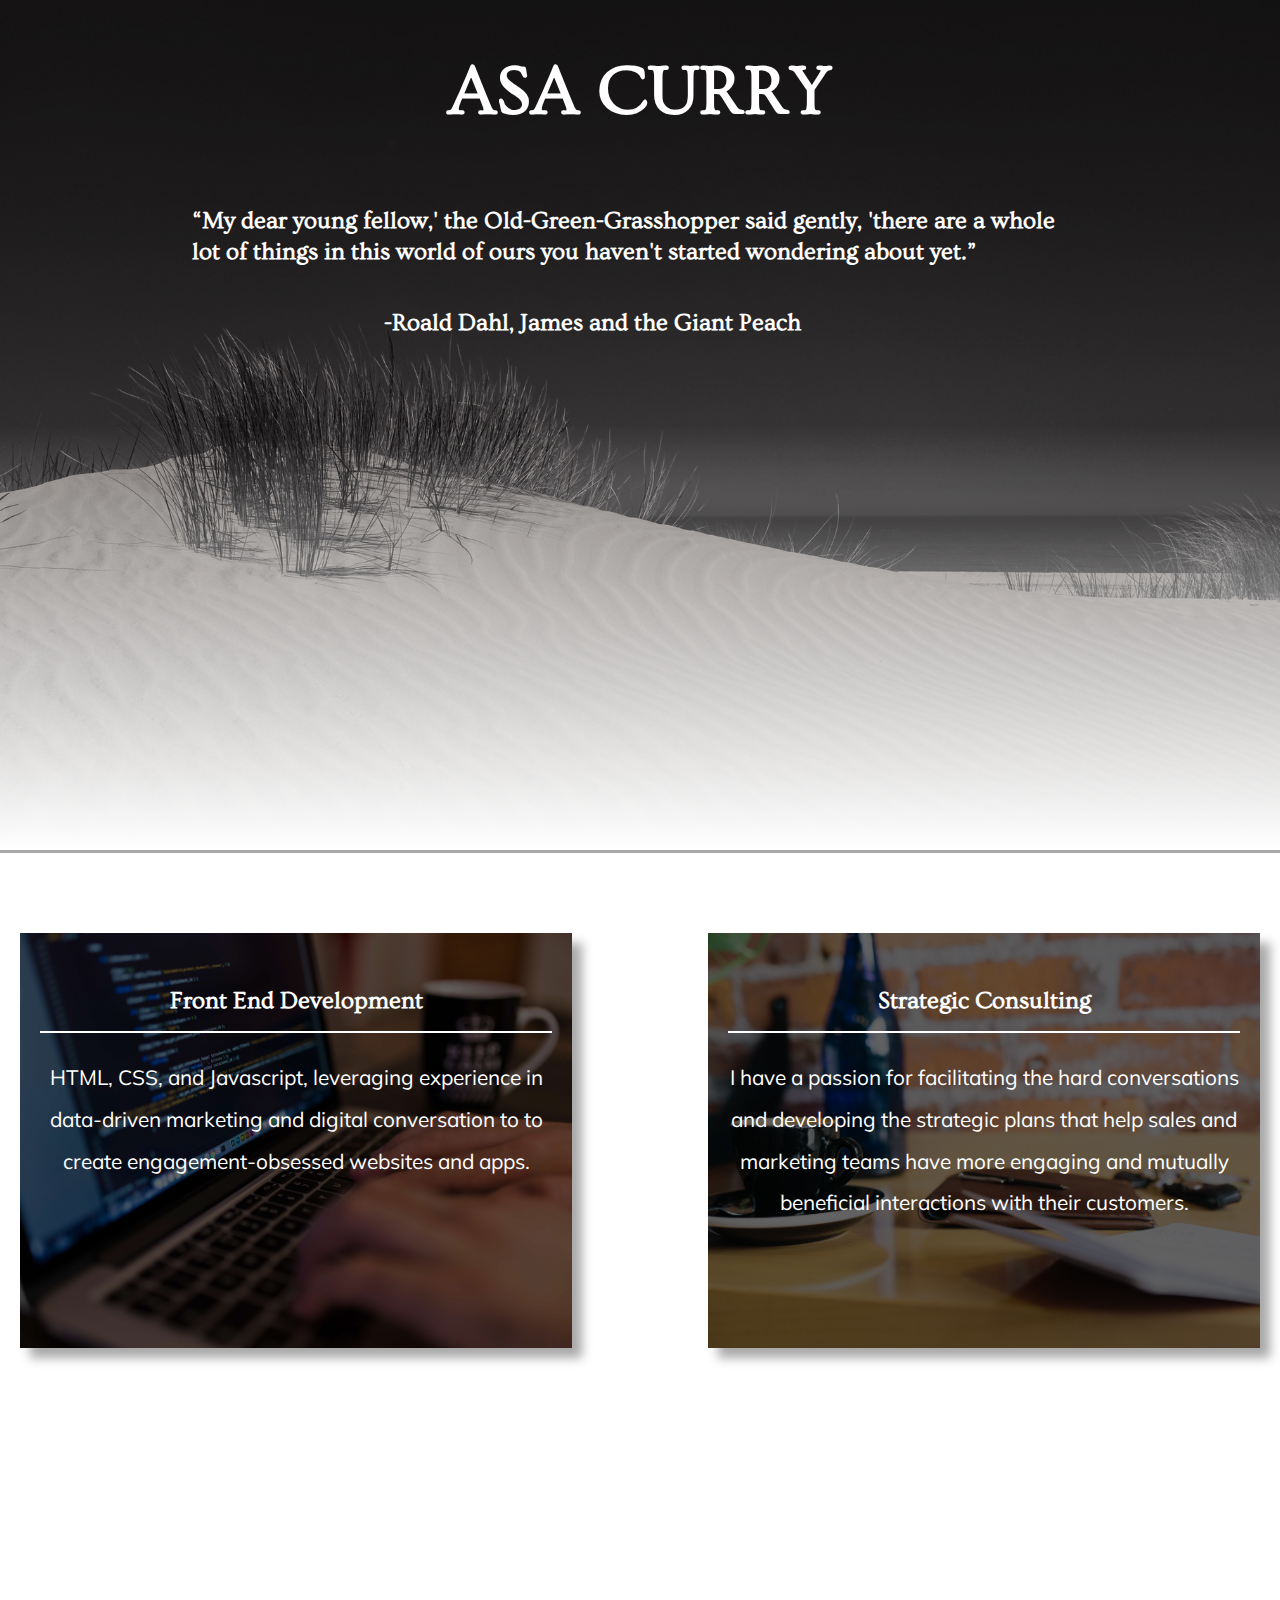
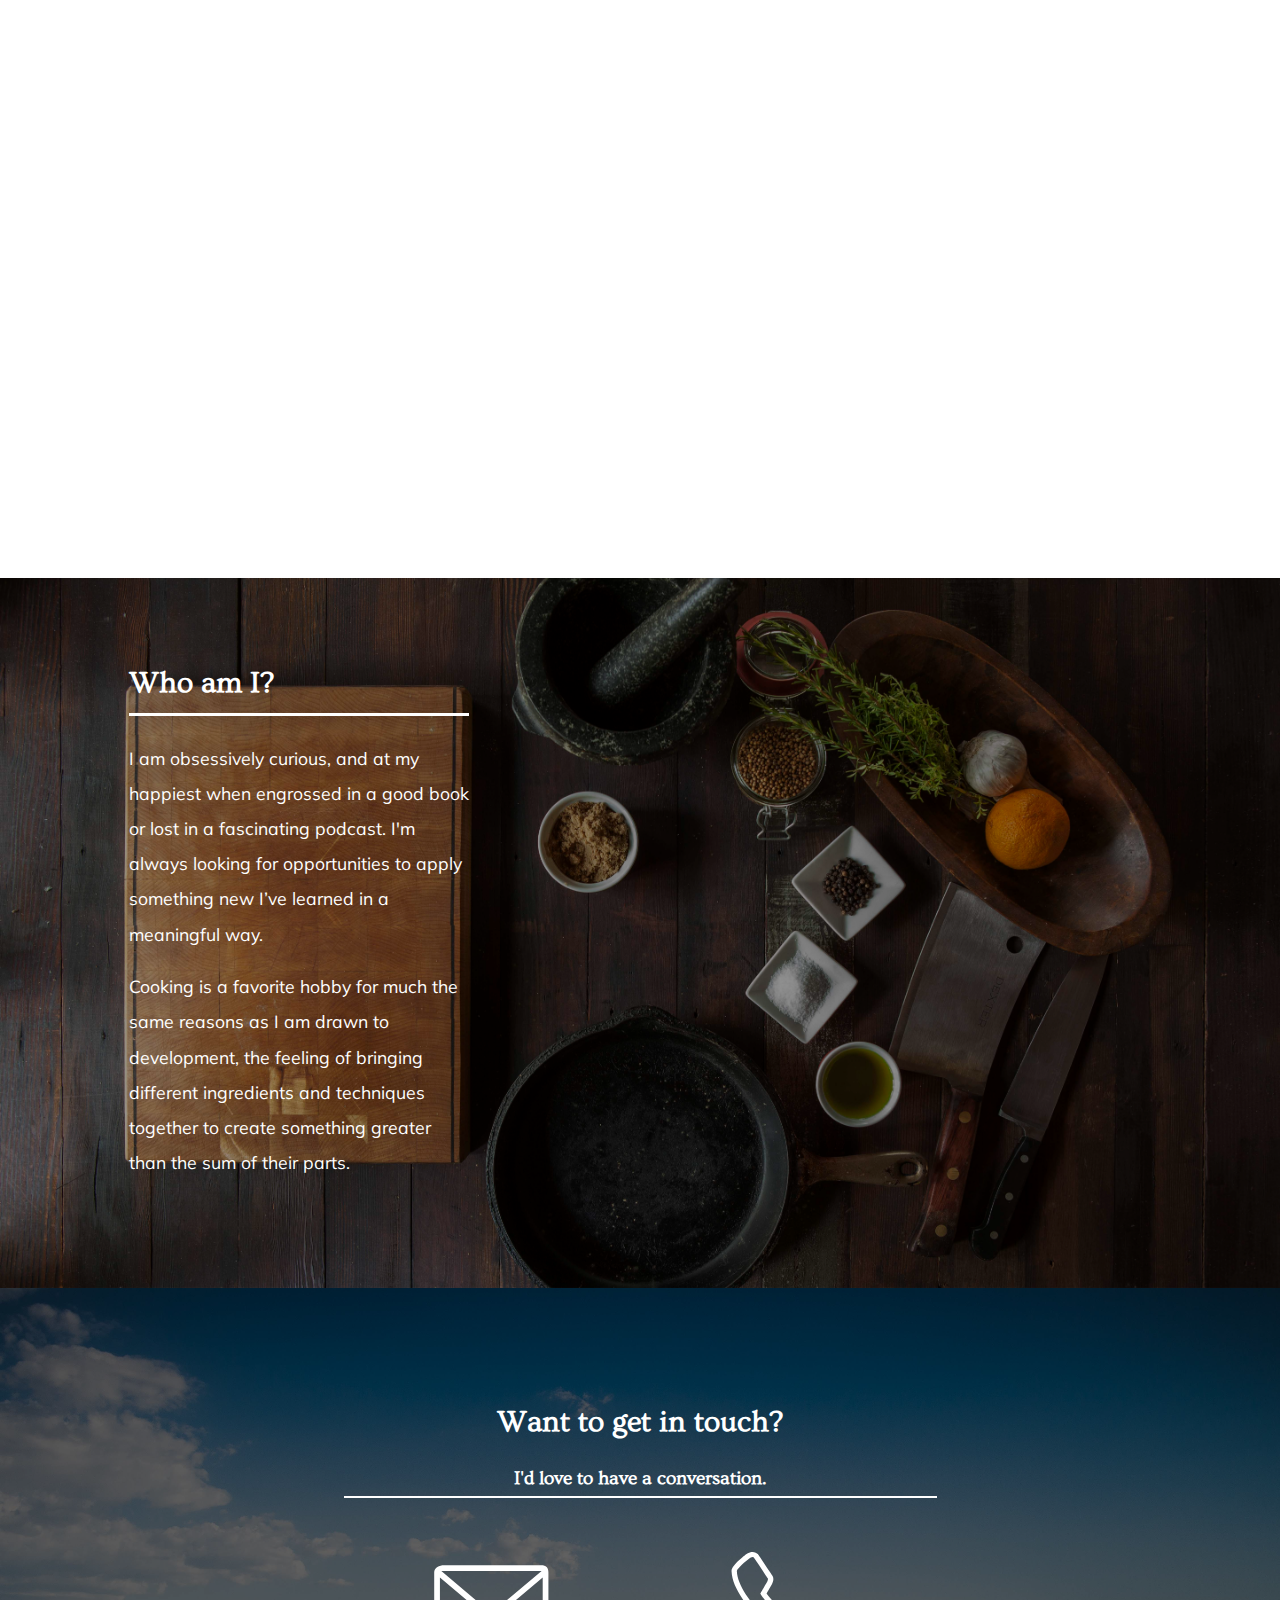
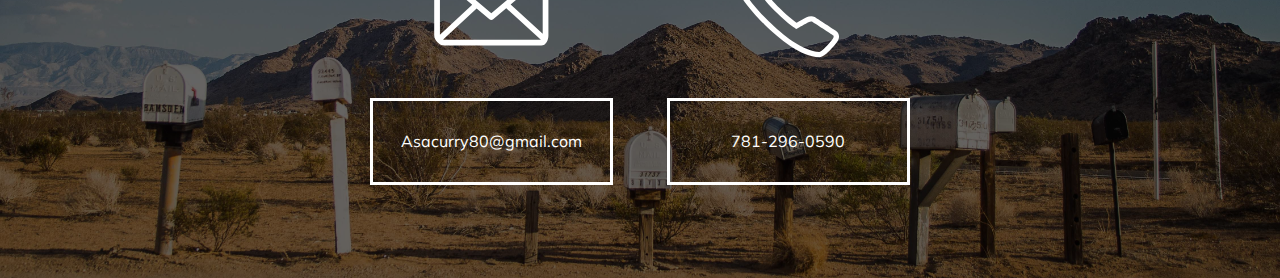
==== commit 83505560: "pre expo update" ====
--- a/index.html
+++ b/index.html
@@ -35,17 +35,27 @@
     </div>
     </div>
 
-    <section id="ideahack-text" class="container-project-ideahack">
+    <section id="ideahack-text" class="large-container-project">
 
         <div class = "project-container project-one hidden">
+            <h1>Coming Soon</h1>
+            <div ><img src="images/smalltalk-logo.png"  class="small-talk">
+            </div>
+
         </div>
         <div class = "project-container project-two hidden">
+            <h1>This one too!</h1>
+            <div ><img src="images/wilson-logo.png"  class="wilson-society">
+            </div>
         </div>
         <div class = "project-container project-three hidden">
+            <h1>Wait for it....</h1>
+            <div ><img src="images/piaget-pyramid.png"  class="piaget">
+            </div>
         </div>
 
     </section>
-    <section class="container-project-partner">
+    <section class="container-about-large">
         <div class="container-about" >
             <h2 style="border-bottom: solid #fff 3px;" "text-size: 130%;"> Who am I? </h2>
             <p> I am obsessively curious, and at my happiest when engrossed in a good book or lost in a fascinating podcast. I'm always looking for opportunities to apply something new I’ve learned in a meaningful way.  
--- a/styles/style.css
+++ b/styles/style.css
@@ -116,9 +116,8 @@
     height: 375px;
     padding: 20px;
     margin: 0 0 0 20px;
-    background:  url('../images/laptop_desk_plant_sm.jpg') no-repeat center / cover;
+    background:  url('../images/front-end-mug-sm.jpg') no-repeat center / cover;
     border-style: solid white;
-    border-radius: 10px;
     line-height: 2;
     box-shadow: inset 0 0 0 1000px rgba(0,0,0,.6), 10px 10px 10px darkgrey;
     transition: box-shadow, 1s, ease-in-out;
@@ -141,7 +140,6 @@
     margin: 0 20px 0 0;
     background:  url('../images/coffee_notebook_sm.jpg') no-repeat center / cover;
     border-style: solid white;
-    border-radius: 10px;
     line-height: 2;
     box-shadow: 10px 10px 10px darkgrey;
     box-shadow: inset 0 0 0 1000px rgba(0,0,0,.6), 10px 10px 10px darkgrey;
@@ -174,7 +172,7 @@
 }
 
 /* project container */
-.container-project-ideahack {
+.large-container-project {
     display: flex;
     justify-content: space-around;
     text-align: center;
@@ -187,6 +185,10 @@
     /* box-shadow: inset 0 -20px 40px 20px rgba(0,0,0,.6); */
     color: darkgrey !important;
 }
+
+.large-container-project h1 {
+    margin: 30px 0 30px 0;
+}
 .project-container {
     width: 30%;
     max-height: 450px;
@@ -202,6 +204,19 @@
     display: none;
 }
 
+.small-talk {
+    height: 70px;
+    margin-top: 20px;
+}
+
+.wilson-society {
+    height: 130px;
+}
+
+.piaget {
+    height: 150px;
+}
+
 .project-one {
 
 }
@@ -216,7 +231,7 @@
 
 
 /* about me container */
-.container-project-partner {
+.container-about-large {
     height: 650px;
     background:  url('../images/cutting-board-sm.jpg') no-repeat left / cover;
     box-shadow: inset 0 0 0 1000px rgba(0,0,0,.4), 0px 10px 10px darkgrey;
